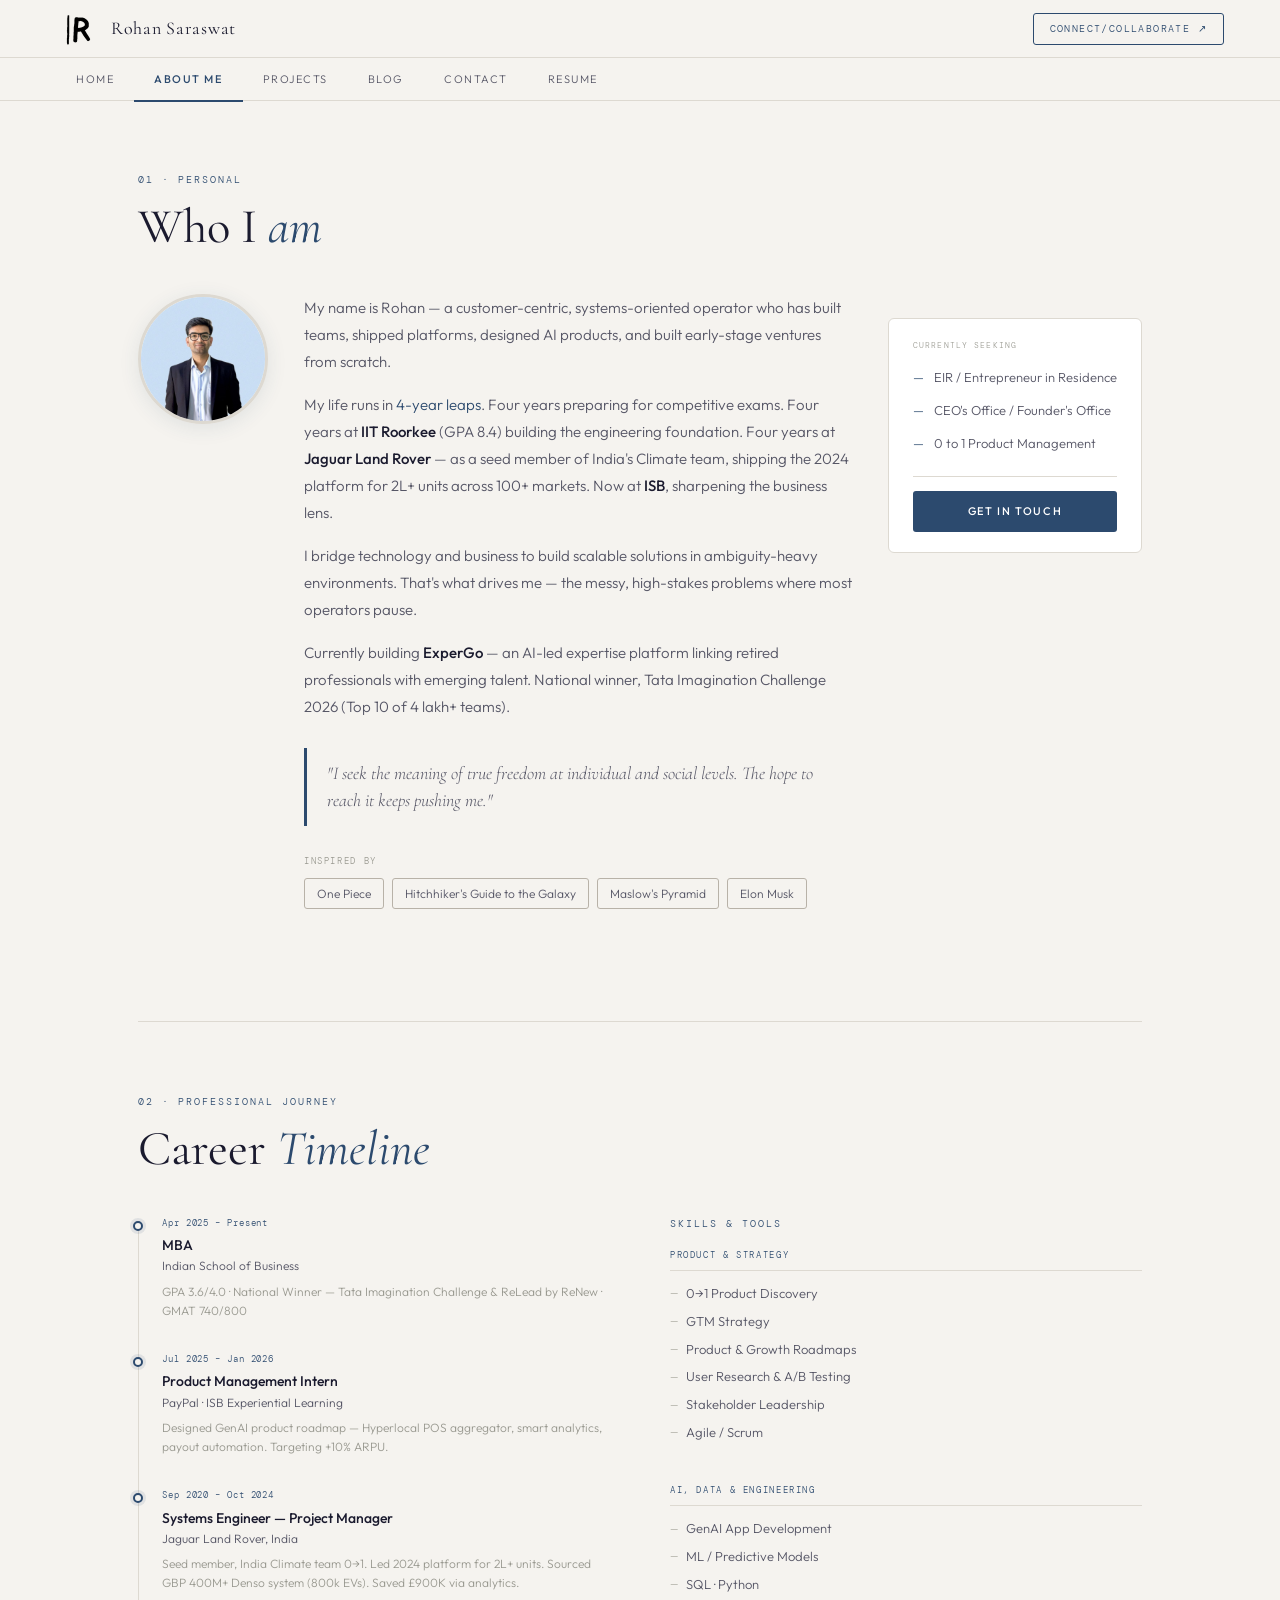
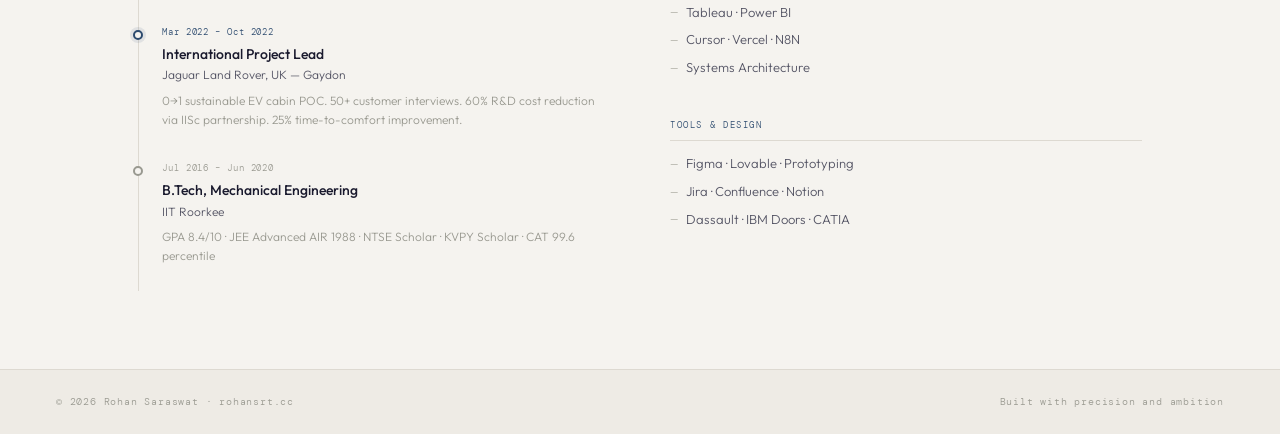
==== about.html @ 0a6c4b47 "All tabs separated" ====
<!DOCTYPE html>
<html lang="en">
<head>
<meta charset="UTF-8"/>
<meta name="viewport" content="width=device-width,initial-scale=1.0"/>
<title>Rohan Saraswat — About Me</title>
<link rel="icon" type="image/png" href="assets/images/nav-logo.png"/>
<link rel="preconnect" href="https://fonts.googleapis.com"/>
<link href="https://fonts.googleapis.com/css2?family=Cormorant+Garamond:ital,wght@0,300;0,400;0,600;1,300;1,400&family=DM+Mono:wght@300;400;500&family=Outfit:wght@300;400;500;600&display=swap" rel="stylesheet"/>
<link rel="stylesheet" href="css/styles.css"/>
</head>
<body>

<nav>
  <div class="nav-top">
    <a class="nav-logo" href="index.html">
      <img src="assets/images/nav-logo.png" alt="IR"/>
      <span class="nav-logo-text">Rohan Saraswat</span>
    </a>
    <a class="nav-cta" href="contact.html">Connect/Collaborate ↗</a>
  </div>
  <div class="nav-tabs">
    <a class="nav-tab" data-page="home" href="index.html">Home</a>
    <a class="nav-tab active" data-page="about" href="about.html">About Me</a>
    <a class="nav-tab" data-page="projects" href="projects.html">Projects</a>
    <a class="nav-tab" data-page="blog" href="blog.html">Blog</a>
    <a class="nav-tab" data-page="contact" href="contact.html">Contact</a>
    <a class="nav-tab" data-page="resume" href="resume.html">Resume</a>
  </div>
</nav>

<!-- ═══════════════ ABOUT ═══════════════ -->
<div class="page active" id="page-about">
  <div class="wrap">
    <div class="section">
      <p class="eyebrow">01 · Personal</p>
      <h2 class="section-title">Who I <em>am</em></h2>
      <div class="about-hero">
        <div class="about-photo-circle"><img src="assets/images/about-photo.jpg" alt="Rohan Saraswat"/></div>
        <div class="flex-1">
          <div class="about-body">
            <p>My name is Rohan — a customer-centric, systems-oriented operator who has built teams, shipped platforms, designed AI products, and built early-stage ventures from scratch.</p>
            <p>My life runs in <em>4-year leaps</em>. Four years preparing for competitive exams. Four years at <strong>IIT Roorkee</strong> (GPA 8.4) building the engineering foundation. Four years at <strong>Jaguar Land Rover</strong> — as a seed member of India's Climate team, shipping the 2024 platform for 2L+ units across 100+ markets. Now at <strong>ISB</strong>, sharpening the business lens.</p>
            <p>I bridge technology and business to build scalable solutions in ambiguity-heavy environments. That's what drives me — the messy, high-stakes problems where most operators pause.</p>
            <p>Currently building <strong>ExperGo</strong> — an AI-led expertise platform linking retired professionals with emerging talent. National winner, Tata Imagination Challenge 2026 (Top 10 of 4 lakh+ teams).</p>
          </div>
          <div class="about-quote">"I seek the meaning of true freedom at individual and social levels. The hope to reach it keeps pushing me."</div>
          <div class="mt-16">
            <div class="inspo-label">Inspired by</div>
            <div class="inspo-tags">
              <span class="inspo-tag">One Piece</span>
              <span class="inspo-tag">Hitchhiker's Guide to the Galaxy</span>
              <span class="inspo-tag">Maslow's Pyramid</span>
              <span class="inspo-tag">Elon Musk</span>
            </div>
          </div>
        </div>
        <div class="min-w-200">
          <div class="seeking-box">
            <div class="meta-label meta-label--spaced">Currently seeking</div>
            <div class="seeking-row"><span>—</span> EIR / Entrepreneur in Residence</div>
            <div class="seeking-row"><span>—</span> CEO's Office / Founder's Office</div>
            <div class="seeking-row"><span>—</span> 0 to 1 Product Management</div>
            <div class="section-divider">
              <a class="btn btn-navy btn-full" href="contact.html">Get in Touch</a>
            </div>
          </div>
        </div>
      </div>
    </div>

    <div class="section">
      <p class="eyebrow">02 · Professional Journey</p>
      <h2 class="section-title">Career <em>Timeline</em></h2>
      <div class="timeline-grid">
        <div class="tl-wrap">
          <div class="tl-item">
            <div class="tl-dot"></div>
            <div class="tl-date">Apr 2025 – Present</div>
            <div class="tl-role">MBA</div>
            <div class="tl-org">Indian School of Business</div>
            <div class="tl-impact">GPA 3.6/4.0 · National Winner — Tata Imagination Challenge &amp; ReLead by ReNew · GMAT 740/800</div>
          </div>
          <div class="tl-item">
            <div class="tl-dot"></div>
            <div class="tl-date">Jul 2025 – Jan 2026</div>
            <div class="tl-role">Product Management Intern</div>
            <div class="tl-org">PayPal · ISB Experiential Learning</div>
            <div class="tl-impact">Designed GenAI product roadmap — Hyperlocal POS aggregator, smart analytics, payout automation. Targeting +10% ARPU.</div>
          </div>
          <div class="tl-item">
            <div class="tl-dot"></div>
            <div class="tl-date">Sep 2020 – Oct 2024</div>
            <div class="tl-role">Systems Engineer — Project Manager</div>
            <div class="tl-org">Jaguar Land Rover, India</div>
            <div class="tl-impact">Seed member, India Climate team 0→1. Led 2024 platform for 2L+ units. Sourced GBP 400M+ Denso system (800k EVs). Saved £900K via analytics.</div>
          </div>
          <div class="tl-item">
            <div class="tl-dot"></div>
            <div class="tl-date">Mar 2022 – Oct 2022</div>
            <div class="tl-role">International Project Lead</div>
            <div class="tl-org">Jaguar Land Rover, UK — Gaydon</div>
            <div class="tl-impact">0→1 sustainable EV cabin POC. 50+ customer interviews. 60% R&D cost reduction via IISc partnership. 25% time-to-comfort improvement.</div>
          </div>
          <div class="tl-item">
            <div class="tl-dot dim"></div>
            <div class="tl-date dim">Jul 2016 – Jun 2020</div>
            <div class="tl-role">B.Tech, Mechanical Engineering</div>
            <div class="tl-org">IIT Roorkee</div>
            <div class="tl-impact">GPA 8.4/10 · JEE Advanced AIR 1988 · NTSE Scholar · KVPY Scholar · CAT 99.6 percentile</div>
          </div>
        </div>
        <div>
          <div class="eyebrow eyebrow--spaced">Skills &amp; Tools</div>
          <div class="skills-cols">
            <div>
              <div class="skill-cluster-name">Product &amp; Strategy</div>
              <div class="skill-list">
                <div class="skill-item">0→1 Product Discovery</div>
                <div class="skill-item">GTM Strategy</div>
                <div class="skill-item">Product &amp; Growth Roadmaps</div>
                <div class="skill-item">User Research &amp; A/B Testing</div>
                <div class="skill-item">Stakeholder Leadership</div>
                <div class="skill-item">Agile / Scrum</div>
              </div>
            </div>
            <div class="mt-20">
              <div class="skill-cluster-name">AI, Data &amp; Engineering</div>
              <div class="skill-list">
                <div class="skill-item">GenAI App Development</div>
                <div class="skill-item">ML / Predictive Models</div>
                <div class="skill-item">SQL · Python</div>
                <div class="skill-item">Tableau · Power BI</div>
                <div class="skill-item">Cursor · Vercel · N8N</div>
                <div class="skill-item">Systems Architecture</div>
              </div>
            </div>
            <div class="mt-20">
              <div class="skill-cluster-name">Tools &amp; Design</div>
              <div class="skill-list">
                <div class="skill-item">Figma · Lovable · Prototyping</div>
                <div class="skill-item">Jira · Confluence · Notion</div>
                <div class="skill-item">Dassault · IBM Doors · CATIA</div>
              </div>
            </div>
          </div>
        </div>
      </div>
    </div>
  </div>
</div>

<footer>
  <span class="footer-text">© 2026 Rohan Saraswat · rohansrt.cc</span>
  <span class="footer-text">Built with precision and ambition</span>
</footer>

<script src="js/app.js"></script>
</body>
</html>
---- css/styles.css ----
/* ── Reset ─────────────────────────────────────────────────────────────── */
*,*::before,*::after{box-sizing:border-box;margin:0;padding:0}
html{scroll-behavior:smooth}
:root{
  --bg:#f5f3ef;
  --surface:#ffffff;
  --surface2:#eeebe5;
  --border:#ddd9d1;
  --border2:#b8b2a8;
  --navy:#2c4a6e;
  --navy-light:#4a6fa5;
  --text:#1a1a2e;
  --muted:#555565;
  --dim:#999990;
  --green:#2d6a4f;
  --amber:#7a4800;
}
body{background:var(--bg);color:var(--text);font-family:'Outfit',sans-serif;font-weight:300;line-height:1.6;min-height:100vh}
a{color:inherit;text-decoration:none}

/* ── Nav ────────────────────────────────────────────────────────────────── */
nav{position:fixed;top:0;left:0;right:0;z-index:200;background:rgba(245,243,239,0.96);backdrop-filter:blur(12px);border-bottom:1px solid var(--border);display:flex;flex-direction:column}
.nav-top{display:flex;align-items:center;justify-content:space-between;padding:0 56px;height:58px;border-bottom:1px solid var(--border)}
.nav-logo{display:flex;align-items:center;gap:10px;cursor:pointer;text-decoration:none}
.nav-logo img{height:32px;width:auto;filter:brightness(0)}
.nav-logo-text{font-family:'Cormorant Garamond',serif;font-size:18px;font-weight:400;letter-spacing:.04em;color:var(--text)}
.nav-cta{font-family:'DM Mono',monospace;font-size:10px;letter-spacing:.14em;text-transform:uppercase;padding:7px 16px;border:1px solid var(--navy);color:var(--navy);border-radius:3px;cursor:pointer;background:none;transition:background .2s,color .2s}
.nav-cta:hover{background:var(--navy);color:#fff}
.nav-tabs{display:flex;align-items:stretch;padding:0 56px;height:42px;gap:0}
.nav-tab{display:flex;align-items:center;padding:0 20px;font-size:11px;letter-spacing:.14em;text-transform:uppercase;color:var(--muted);cursor:pointer;border:none;background:none;font-family:'Outfit',sans-serif;border-bottom:2px solid transparent;position:relative;top:2px;transition:color .2s,border-color .2s;white-space:nowrap}
.nav-tab:hover{color:var(--navy)}
.nav-tab.active{color:var(--navy);border-bottom-color:var(--navy);font-weight:500}

/* ── Pages ─────────────────────────────────────────────────────────────── */
.page{display:none;min-height:100vh;padding-top:100px}
.page.active{display:block}
.wrap{max-width:1100px;margin:0 auto;padding:0 48px}
.section{padding:72px 0}
.section+.section{border-top:1px solid var(--border)}

/* ── Typography ─────────────────────────────────────────────────────────── */
.eyebrow{font-family:'DM Mono',monospace;font-size:10px;letter-spacing:.2em;text-transform:uppercase;color:var(--navy);margin-bottom:12px}
.section-title{font-family:'Cormorant Garamond',serif;font-size:clamp(32px,3.8vw,50px);font-weight:400;line-height:1.1;margin-bottom:40px;color:var(--text)}
.section-title em{font-style:italic;color:var(--navy)}

/* ── Buttons ────────────────────────────────────────────────────────────── */
.btn{display:inline-flex;align-items:center;gap:8px;padding:12px 26px;font-family:'Outfit',sans-serif;font-size:11px;letter-spacing:.15em;text-transform:uppercase;cursor:pointer;border-radius:3px;font-weight:500;transition:all .2s}
.btn-navy{background:var(--navy);color:#fff;border:none}
.btn-navy:hover{opacity:.88;transform:translateY(-1px)}
.btn-outline{background:none;border:1px solid var(--border2);color:var(--muted)}
.btn-outline:hover{border-color:var(--navy);color:var(--navy)}

/* ── HOME: Hero ─────────────────────────────────────────────────────────── */
.hero{min-height:calc(100vh - 100px);display:grid;grid-template-columns:1fr 1fr;align-items:center}
.hero-left{padding:60px 40px 60px 0;display:flex;flex-direction:column;justify-content:center}
.hero-eyebrow{font-family:'DM Mono',monospace;font-size:10px;letter-spacing:.2em;color:var(--navy);margin-bottom:24px;text-transform:uppercase}
.hero-name{font-family:'Cormorant Garamond',serif;font-size:clamp(56px,7vw,92px);font-weight:400;line-height:.93;letter-spacing:-.02em;margin-bottom:24px;color:var(--text)}
.hero-name em{font-style:italic;color:var(--navy)}
.hero-tagline{font-size:15px;color:var(--muted);max-width:400px;line-height:1.75;margin-bottom:36px}
.hero-tagline strong{color:var(--text);font-weight:500}
.hero-ctas{display:flex;gap:12px}
.hero-right{position:relative;height:100%;min-height:500px;display:flex;align-items:center;justify-content:center;overflow:hidden}
.hero-right-bg{display:none}
.hero-photo{position:relative;z-index:2;height:78%;width:auto;max-width:320px;object-fit:cover;object-position:top center;border-radius:16px;box-shadow:0 8px 40px rgba(44,74,110,.15)}

/* ── HOME: Orgs ───────────────────────────────────────────────────────── */
.orgs-section{padding:44px 0;border-top:1px solid var(--border)}
.orgs-label{font-family:'DM Mono',monospace;font-size:9px;letter-spacing:.2em;text-transform:uppercase;color:var(--dim);margin-bottom:24px;text-align:center}
.orgs-row{display:flex;align-items:center;justify-content:center;flex-wrap:wrap}
.org-pill{display:flex;flex-direction:column;align-items:center;padding:18px 36px;border-right:1px solid var(--border);gap:4px}
.org-pill:last-child{border-right:none}
.org-name{font-family:'Cormorant Garamond',serif;font-size:18px;font-weight:500;color:var(--text)}
.org-detail{font-size:11px;color:var(--muted);letter-spacing:.04em}
.org-tenure{font-family:'DM Mono',monospace;font-size:9px;color:var(--navy);letter-spacing:.1em;font-weight:500}

/* ── HOME: Achievements ────────────────────────────────────────────────── */
.ach-grid{display:grid;grid-template-columns:repeat(auto-fill,minmax(260px,1fr));gap:16px}
.ach-card{background:var(--surface);padding:24px;border:1px solid var(--border);border-radius:8px;transition:box-shadow .2s}
.ach-card:hover{box-shadow:0 4px 20px rgba(44,74,110,.1)}
.ach-org{font-size:13px;font-weight:600;margin-bottom:10px}
.ach-title{font-size:14px;font-weight:500;color:var(--text);margin-bottom:6px}
.ach-sub{font-size:12px;color:var(--muted);line-height:1.55}
.ach-tag{display:inline-block;margin-top:10px;font-family:'DM Mono',monospace;font-size:9px;letter-spacing:.12em;padding:3px 8px;border:1px solid rgba(44,74,110,.2);color:var(--navy);border-radius:2px}
.tic-img{width:100%;border-radius:4px;margin-top:12px;border:1px solid var(--border)}

/* ── HOME: Pinned ──────────────────────────────────────────────────────── */
.pinned-grid{display:grid;grid-template-columns:repeat(3,1fr);gap:16px}
.pinned-card{background:var(--surface);padding:24px;border:1px solid var(--border);border-radius:8px;cursor:pointer;position:relative;overflow:hidden;transition:box-shadow .2s}
.pinned-card::after{content:'';position:absolute;bottom:0;left:0;right:0;height:2px;background:var(--navy);transform:scaleX(0);transform-origin:left;transition:transform .3s}
.pinned-card:hover{box-shadow:0 4px 20px rgba(44,74,110,.1)}
.pinned-card:hover::after{transform:scaleX(1)}
.pinned-stage{font-family:'DM Mono',monospace;font-size:9px;letter-spacing:.14em;text-transform:uppercase;padding:3px 8px;border-radius:2px;display:inline-block;margin-bottom:12px}
.stage-live{background:rgba(45,106,79,.08);color:var(--green);border:1px solid rgba(45,106,79,.2)}
.stage-shipped{background:rgba(44,74,110,.08);color:var(--navy);border:1px solid rgba(44,74,110,.2)}
.stage-mvp{background:rgba(122,72,0,.08);color:var(--amber);border:1px solid rgba(122,72,0,.2)}
.pinned-name{font-family:'Cormorant Garamond',serif;font-size:20px;font-weight:400;margin-bottom:6px;color:var(--text)}
.pinned-tagline{font-size:12px;color:var(--muted);line-height:1.5;margin-bottom:14px}
.pinned-arrow{font-size:11px;color:var(--navy);letter-spacing:.08em}

/* ── ABOUT ───────────────────────────────────────────────────────────────── */
.about-hero{display:flex;gap:36px;align-items:flex-start;margin-bottom:40px}
.about-photo-circle{width:130px;height:130px;border-radius:50%;overflow:hidden;border:3px solid var(--border);box-shadow:0 4px 20px rgba(44,74,110,.1);flex-shrink:0}
.about-photo-circle img{width:100%;height:100%;object-fit:cover;object-position:top center}
.about-body{font-size:15px;color:var(--muted);line-height:1.8}
.about-body p+p{margin-top:16px}
.about-body strong{color:var(--text);font-weight:500}
.about-body em{color:var(--navy);font-style:normal}
.about-quote{border-left:3px solid var(--navy);padding:12px 20px;font-family:'Cormorant Garamond',serif;font-size:18px;font-weight:300;color:var(--muted);font-style:italic;line-height:1.5;margin:28px 0}
.inspo-label{font-family:'DM Mono',monospace;font-size:9px;letter-spacing:.18em;text-transform:uppercase;color:var(--dim);margin-bottom:10px}
.inspo-tags{display:flex;flex-wrap:wrap;gap:8px}
.inspo-tag{padding:5px 12px;border:1px solid var(--border2);font-size:12px;color:var(--muted);border-radius:3px}
.seeking-box{border:1px solid var(--border);border-radius:6px;padding:20px 24px;margin-top:24px;background:var(--surface)}
.seeking-row{display:flex;align-items:center;gap:10px;font-size:13px;color:var(--muted);padding:6px 0}
.seeking-row span:first-child{color:var(--navy)}

/* ── ABOUT: Timeline ─────────────────────────────────────────────────────── */
.timeline-grid{display:grid;grid-template-columns:1fr 1fr;gap:60px}
.tl-wrap{position:relative;padding-left:24px}
.tl-wrap::before{content:'';position:absolute;left:0;top:6px;bottom:6px;width:1px;background:var(--border)}
.tl-item{position:relative;margin-bottom:32px}
.tl-dot{position:absolute;left:-29px;top:5px;width:10px;height:10px;border-radius:50%;background:var(--bg);border:2px solid var(--navy);box-shadow:0 0 0 3px rgba(44,74,110,.1)}
.tl-dot.dim{border-color:var(--dim);box-shadow:none}
.tl-date{font-family:'DM Mono',monospace;font-size:9px;color:var(--navy);letter-spacing:.1em;margin-bottom:4px}
.tl-date.dim{color:var(--dim)}
.tl-role{font-size:14px;font-weight:500;color:var(--text)}
.tl-org{font-size:12px;color:var(--muted);margin-bottom:6px}
.tl-impact{font-size:12px;color:var(--dim);line-height:1.6}
.skill-cluster-name{font-family:'DM Mono',monospace;font-size:9px;letter-spacing:.18em;text-transform:uppercase;color:var(--navy);margin-bottom:12px;padding-bottom:8px;border-bottom:1px solid var(--border)}
.skill-list{display:flex;flex-direction:column;gap:7px}
.skill-item{font-size:13px;color:var(--muted);display:flex;gap:8px;align-items:center}
.skill-item::before{content:'—';color:var(--dim);font-size:10px;flex-shrink:0}
.skills-cols{display:grid;grid-template-columns:1fr;gap:20px}

/* ── PROJECTS ────────────────────────────────────────────────────────────── */
.proj-section-header{display:flex;align-items:baseline;gap:16px;margin-bottom:20px}
.proj-section-label{font-family:'Cormorant Garamond',serif;font-size:24px;font-weight:400;color:var(--text)}
.proj-count{font-family:'DM Mono',monospace;font-size:9px;color:var(--dim);letter-spacing:.08em}
.proj-grid{display:grid;grid-template-columns:repeat(2,1fr);gap:16px}

/* ── Two-column project layout ─────────────────────────────────────────── */
.proj-columns{display:grid;grid-template-columns:1fr 1fr;gap:32px;align-items:start}
.proj-col{}
.proj-col-header{margin-bottom:20px;padding-bottom:14px;border-bottom:2px solid var(--navy)}
.proj-col-title{font-family:'Cormorant Garamond',serif;font-size:22px;font-weight:500;color:var(--text)}
.proj-col-sub{font-family:'DM Mono',monospace;font-size:9px;letter-spacing:.12em;color:var(--dim);margin-top:3px;text-transform:uppercase}
.sticky-board{display:flex;flex-direction:column;gap:14px}

/* ── Sticky card ────────────────────────────────────────────────────────── */
.sticky-card{background:#fff;border:1px solid #e0dbd4;border-radius:4px;padding:18px 20px;position:relative;transition:box-shadow .25s,transform .25s;cursor:default}
.sticky-card::before{content:'';position:absolute;top:0;left:0;right:0;height:3px;border-radius:4px 4px 0 0;background:var(--navy);opacity:.3}
.sticky-card:hover{box-shadow:0 6px 24px rgba(44,74,110,.13);transform:translateY(-2px) rotate(0deg) !important}
.sticky-yellow{background:#fefce8}
.sticky-yellow::before{background:#7a4800}
.sticky-tilt-1{transform:rotate(-0.4deg)}
.sticky-tilt-2{transform:rotate(0.3deg)}
.sticky-tilt-3{transform:rotate(-0.2deg)}
.sticky-top{display:flex;align-items:center;justify-content:space-between;margin-bottom:8px}
.sticky-name{font-family:'Cormorant Garamond',serif;font-size:20px;font-weight:500;color:var(--text);line-height:1.2;margin-bottom:5px}
.sticky-line{font-size:12px;color:var(--muted);line-height:1.55}
.sticky-expand-btn{margin-top:12px;font-family:'DM Mono',monospace;font-size:9px;letter-spacing:.14em;text-transform:uppercase;background:none;border:1px solid var(--border2);color:var(--navy);padding:4px 10px;border-radius:2px;cursor:pointer;transition:background .15s,color .15s}
.sticky-expand-btn:hover{background:var(--navy);color:#fff}
.sticky-expand-btn.open{background:var(--navy);color:#fff}
.sticky-details{display:none;margin-top:12px;padding-top:12px;border-top:1px solid var(--border)}
.sticky-details.open{display:block}
.sticky-meta{margin-bottom:8px}
.sticky-meta .meta-label{display:block;margin-bottom:2px}

@media(max-width:900px){.proj-columns{grid-template-columns:1fr}}

.proj-card{background:var(--surface);padding:20px 24px;border:1px solid var(--border);border-radius:8px;transition:box-shadow .2s}
.proj-card:hover{box-shadow:0 4px 20px rgba(44,74,110,.1)}
.proj-card-header{display:flex;align-items:center;justify-content:space-between;gap:8px;cursor:pointer;user-select:none;margin-bottom:6px}
.proj-card-header-left{display:flex;align-items:center;gap:8px}
.proj-card-header-right{display:flex;align-items:center;gap:8px;flex-shrink:0}
.proj-role{font-family:'DM Mono',monospace;font-size:9px;color:var(--dim);letter-spacing:.08em}
.proj-name{font-family:'Cormorant Garamond',serif;font-size:21px;font-weight:400;color:var(--text);line-height:1.2;margin-bottom:4px}
.proj-tagline{font-size:12px;color:var(--muted);line-height:1.5;margin-bottom:10px}
.proj-tags{display:flex;flex-wrap:wrap;gap:5px}
.proj-tag{font-size:10px;padding:2px 7px;background:var(--surface2);color:var(--muted);border-radius:2px}
.proj-expand-btn{width:28px;height:28px;border-radius:50%;border:1px solid var(--border2);background:none;cursor:pointer;display:flex;align-items:center;justify-content:center;font-size:16px;color:var(--navy);flex-shrink:0;transition:background .2s,transform .3s;line-height:1;font-weight:300}
.proj-expand-btn:hover{background:var(--surface2)}
.proj-expand-btn.open{transform:rotate(45deg)}
.proj-details{display:none;margin-top:16px;padding-top:16px;border-top:1px solid var(--border)}
.proj-details.open{display:block}
.proj-meta-grid{display:grid;grid-template-columns:1fr 1fr;gap:12px;margin-bottom:14px}
.meta-label{font-family:'DM Mono',monospace;font-size:8px;letter-spacing:.14em;text-transform:uppercase;color:var(--dim);margin-bottom:3px}
.meta-val{font-size:12px;color:var(--muted);line-height:1.45}
.meta-val strong{color:var(--text);font-weight:500}
.proj-footer{display:flex;justify-content:space-between;align-items:center;margin-top:12px}
.proj-link{font-family:'DM Mono',monospace;font-size:10px;letter-spacing:.1em;color:var(--navy);display:flex;align-items:center;gap:5px;transition:gap .2s;cursor:pointer}
.proj-link:hover{gap:9px}
.proj-link-na{font-family:'DM Mono',monospace;font-size:10px;color:var(--dim);letter-spacing:.06em}
.proj-sep{margin-top:48px;padding-top:40px;border-top:1px solid var(--border)}
.proj-divider{height:1px;background:var(--border);margin:14px 0}

/* ── BLOG ────────────────────────────────────────────────────────────────── */
.blog-grid{display:grid;grid-template-columns:repeat(auto-fill,minmax(300px,1fr));gap:16px}
.blog-card{background:var(--surface);padding:24px;border:1px solid var(--border);border-radius:8px;cursor:pointer;transition:box-shadow .2s}
.blog-card:hover{box-shadow:0 4px 20px rgba(44,74,110,.1)}
.blog-meta{display:flex;align-items:center;gap:10px;margin-bottom:12px}
.blog-tag{font-family:'DM Mono',monospace;font-size:9px;letter-spacing:.12em;text-transform:uppercase;padding:3px 7px;border-radius:2px}
.blog-tag-venture{background:rgba(44,74,110,.08);color:var(--navy);border:1px solid rgba(44,74,110,.2)}
.blog-tag-career{background:rgba(45,106,79,.08);color:var(--green);border:1px solid rgba(45,106,79,.2)}
.blog-tag-product{background:rgba(122,72,0,.08);color:var(--amber);border:1px solid rgba(122,72,0,.2)}
.blog-date{font-size:11px;color:var(--dim)}
.blog-title{font-family:'Cormorant Garamond',serif;font-size:20px;font-weight:400;line-height:1.25;margin-bottom:8px;color:var(--text)}
.blog-excerpt{font-size:12px;color:var(--muted);line-height:1.6;margin-bottom:14px}
.blog-footer{display:flex;justify-content:space-between;align-items:center}
.blog-read{font-family:'DM Mono',monospace;font-size:9px;color:var(--dim);letter-spacing:.08em}
.blog-status{font-family:'DM Mono',monospace;font-size:9px;letter-spacing:.1em;padding:3px 7px;border-radius:2px;background:rgba(82,82,91,.1);color:var(--dim)}

/* ── CONTACT ────────────────────────────────────────────────────────────────── */
.contact-grid{display:grid;grid-template-columns:1fr 1fr;gap:64px;align-items:start}
.contact-body{font-size:15px;color:var(--muted);line-height:1.8;margin-bottom:32px}
.contact-body strong{color:var(--text);font-weight:500}
.contact-links{display:flex;flex-direction:column;gap:12px}
.contact-link{display:flex;align-items:center;gap:12px;font-size:13px;color:var(--muted);transition:color .2s}
.contact-link:hover{color:var(--navy)}
.contact-icon{width:34px;height:34px;border:1px solid var(--border);display:flex;align-items:center;justify-content:center;font-size:13px;border-radius:3px;flex-shrink:0}
.contact-form{background:var(--surface);border:1px solid var(--border);padding:28px;border-radius:8px;box-shadow:0 2px 20px rgba(44,74,110,.06)}
.form-title{font-family:'Cormorant Garamond',serif;font-size:20px;font-weight:400;margin-bottom:20px;color:var(--text)}
.form-group{margin-bottom:14px}
.form-label{display:block;font-family:'DM Mono',monospace;font-size:9px;letter-spacing:.16em;text-transform:uppercase;color:var(--dim);margin-bottom:6px}
.form-input{width:100%;background:#faf9f7;border:1px solid var(--border);color:var(--text);padding:10px 13px;font-family:'Outfit',sans-serif;font-size:13px;outline:none;border-radius:3px;transition:border-color .2s}
.form-input:focus{border-color:var(--navy);box-shadow:0 0 0 3px rgba(44,74,110,.1)}
textarea.form-input{resize:vertical;min-height:100px}
.form-submit{width:100%;padding:13px;background:var(--navy);color:#fff;border:none;font-family:'Outfit',sans-serif;font-size:11px;letter-spacing:.16em;text-transform:uppercase;cursor:pointer;font-weight:500;border-radius:3px;margin-top:6px;transition:opacity .2s}
.form-submit:hover{opacity:.88}

/* ── RESUME ──────────────────────────────────────────────────────────────── */
.resume-toolbar{display:flex;align-items:center;justify-content:space-between;margin-bottom:24px;padding-bottom:24px;border-bottom:1px solid var(--border)}
.resume-meta-title{font-family:'Cormorant Garamond',serif;font-size:22px;font-weight:400;color:var(--text)}
.resume-meta-sub{font-size:12px;color:var(--muted);margin-top:3px}
.resume-embed{display:none}
.resume-placeholder{text-align:center}
.resume-placeholder-icon{font-size:36px;margin-bottom:14px;opacity:.35}
.resume-placeholder-text{font-size:13px;color:var(--muted);margin-bottom:6px}
.resume-placeholder-sub{font-size:11px;color:var(--dim)}

/* ── Footer ──────────────────────────────────────────────────────────────── */
footer{padding:24px 56px;border-top:1px solid var(--border);background:var(--surface2);display:flex;justify-content:space-between;align-items:center}
.footer-text{font-family:'DM Mono',monospace;font-size:10px;color:var(--dim);letter-spacing:.08em}

/* ── Animations ────────────────────────────────────────────────────────────── */
@keyframes fadeUp{from{opacity:0;transform:translateY(16px)}to{opacity:1;transform:translateY(0)}}
.hero-left>*{animation:fadeUp .7s both}
.hero-eyebrow{animation-delay:.1s}
.hero-name{animation-delay:.25s}
.hero-tagline{animation-delay:.4s}
.hero-ctas{animation-delay:.55s}

/* ── Responsive ───────────────────────────────────────────────────────────────── */
@media(max-width:900px){
  .nav-top{padding:0 20px}
  .nav-tabs{padding:0 4px;overflow-x:auto;scrollbar-width:none}
  .nav-tabs::-webkit-scrollbar{display:none}
  .nav-tab{padding:0 12px;font-size:10px}
  .wrap{padding:0 20px}
  .hero{grid-template-columns:1fr}
  .hero-right{display:none}
  .hero-left{padding:40px 0}
  .contact-grid,.timeline-grid{grid-template-columns:1fr;gap:40px}
  .pinned-grid{grid-template-columns:1fr}
  footer{flex-direction:column;gap:6px;text-align:center;padding:20px}
}

/* ── Inline-style helper classes ───────────────────────────────────────────────────── */
.ach-org--navy{color:var(--navy)}
.ach-org--green{color:var(--green)}
.ach-org--amber{color:var(--amber)}
.text-right{text-align:right}
.mt-20{margin-top:20px}
.mt-16{margin-top:16px}
.mt-10{margin-top:10px}
.flex-1{flex:1}
.min-w-200{min-width:200px}
.meta-label--spaced{margin-bottom:10px}
.section-divider{margin-top:16px;padding-top:14px;border-top:1px solid var(--border)}
.btn-full{width:100%;justify-content:center}
.eyebrow--spaced{margin-bottom:16px}
.proj-tags--spaced{margin-top:8px}
#pdf-container{width:100%;background:var(--surface2);border:1px solid var(--border);border-radius:8px;padding:16px;box-shadow:0 2px 20px rgba(44,74,110,.05)}
#pdf-loading{text-align:center;padding:60px;color:var(--dim);font-family:'DM Mono',monospace;font-size:11px;letter-spacing:.1em}
#pdf-canvas-1{display:none;width:100%;border-radius:4px;margin-bottom:12px;box-shadow:0 1px 8px rgba(0,0,0,.08)}
#pdf-canvas-2{display:none;width:100%;border-radius:4px;box-shadow:0 1px 8px rgba(0,0,0,.08)}
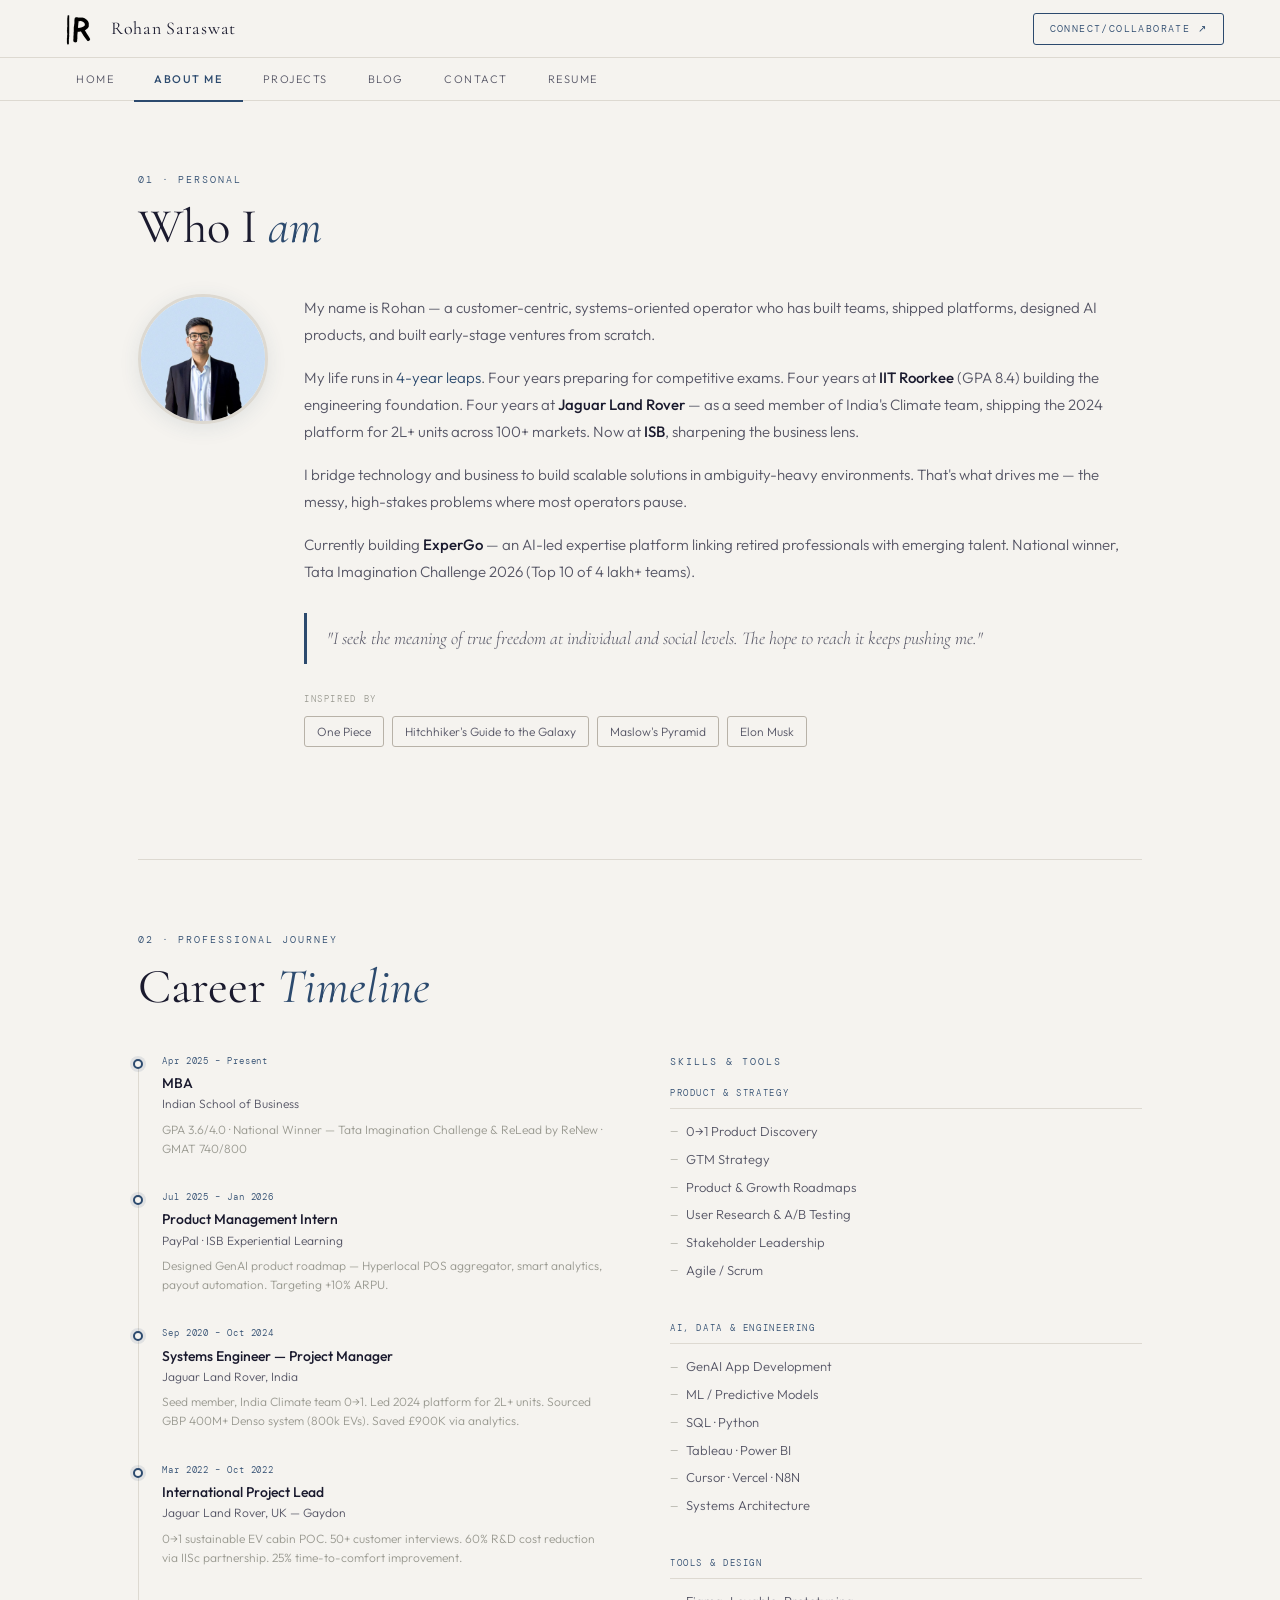
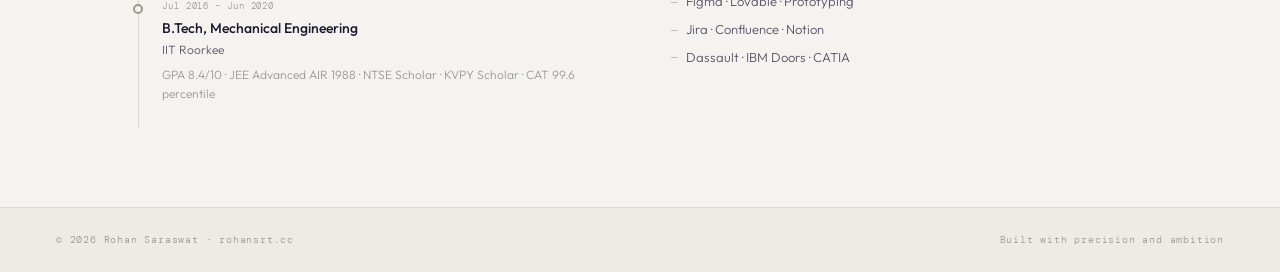
==== commit cc097c60: "expergo project completed" ====
--- a/about.html
+++ b/about.html
@@ -52,17 +52,6 @@
               <span class="inspo-tag">Hitchhiker's Guide to the Galaxy</span>
               <span class="inspo-tag">Maslow's Pyramid</span>
               <span class="inspo-tag">Elon Musk</span>
-            </div>
-          </div>
-        </div>
-        <div class="min-w-200">
-          <div class="seeking-box">
-            <div class="meta-label meta-label--spaced">Currently seeking</div>
-            <div class="seeking-row"><span>—</span> EIR / Entrepreneur in Residence</div>
-            <div class="seeking-row"><span>—</span> CEO's Office / Founder's Office</div>
-            <div class="seeking-row"><span>—</span> 0 to 1 Product Management</div>
-            <div class="section-divider">
-              <a class="btn btn-navy btn-full" href="contact.html">Get in Touch</a>
             </div>
           </div>
         </div>
--- a/css/styles.css
+++ b/css/styles.css
@@ -190,8 +190,624 @@
 .proj-link{font-family:'DM Mono',monospace;font-size:10px;letter-spacing:.1em;color:var(--navy);display:flex;align-items:center;gap:5px;transition:gap .2s;cursor:pointer}
 .proj-link:hover{gap:9px}
 .proj-link-na{font-family:'DM Mono',monospace;font-size:10px;color:var(--dim);letter-spacing:.06em}
+.proj-showcase{width:100%;max-width:960px;margin:0 auto}
 .proj-sep{margin-top:48px;padding-top:40px;border-top:1px solid var(--border)}
 .proj-divider{height:1px;background:var(--border);margin:14px 0}
+
+/* ── Projects row ────────────────────────────────────────────────────────── */
+#page-projects .wrap{max-width:1100px}
+
+.proj-cards-row{
+  display:grid;
+  grid-template-columns:repeat(3,1fr);
+  gap:16px;
+  margin-top:40px;
+}
+
+/* ── ExperGo Card ────────────────────────────────────────────────────────── */
+.eg-card{
+  background:#FBFAF8;
+  border:2px solid #0F2454;
+  border-radius:20px;
+  padding:22px 22px 0 22px;
+  box-sizing:border-box;
+  display:flex;
+  flex-direction:column;
+  aspect-ratio:4/3;
+  overflow:hidden;
+  min-width:0;
+}
+
+.eg-card--placeholder{
+  border:2px dashed #b0bbcc;
+  background:#f7f8fa;
+  display:flex;
+  align-items:center;
+  justify-content:center;
+  aspect-ratio:4/3;
+  border-radius:20px;
+}
+.eg-placeholder-inner{opacity:0.35}
+.eg-placeholder-label{
+  font-family:'DM Mono',monospace;
+  font-size:10px;
+  letter-spacing:3px;
+  color:#0F2454;
+  text-transform:uppercase;
+}
+
+/* Row 1: title left, VIEW MVP right — same baseline */
+.eg-row1{
+  display:flex;
+  align-items:flex-start;
+  justify-content:space-between;
+  gap:10px;
+  flex-shrink:0;
+  min-width:0;
+}
+.eg-title{
+  font-family:'Cormorant Garamond',serif;
+  font-size:clamp(28px,3vw,48px);
+  font-weight:400;
+  color:#0F2454;
+  line-height:0.95;
+  letter-spacing:-0.01em;
+  min-width:0;
+}
+.eg-mvp-btn{
+  display:inline-flex;
+  align-items:center;
+  gap:6px;
+  padding:0 14px;
+  height:34px;
+  white-space:nowrap;
+  flex-shrink:0;
+  border:2px solid #173F7A;
+  border-radius:8px;
+  font-family:'DM Mono',monospace;
+  font-size:10px;
+  font-weight:500;
+  color:#0F2454;
+  text-decoration:none;
+  letter-spacing:0.08em;
+  transition:background .2s,color .2s;
+  margin-top:4px;
+}
+.eg-mvp-btn:hover{background:#0F2454;color:#FBFAF8}
+.eg-mvp-arrow{font-size:12px}
+
+/* Short navy divider under title */
+.eg-divider{
+  width:32px;
+  height:3px;
+  background:#173F7A;
+  margin:10px 0 0 0;
+  flex-shrink:0;
+}
+
+/* Middle row: tagline+category left, hero right */
+.eg-row3{
+  display:flex;
+  align-items:center;
+  gap:8px;
+  flex:1;
+  min-height:0;
+  min-width:0;
+  margin-top:12px;
+}
+.eg-left{
+  flex:1 1 45%;
+  min-width:0;
+  display:flex;
+  flex-direction:column;
+  justify-content:center;
+  gap:8px;
+}
+.eg-tagline{
+  font-family:'DM Mono',monospace;
+  font-size:clamp(8.5px,0.78vw,11px);
+  line-height:1.85;
+  color:#0F2454;
+}
+.eg-category{
+  font-family:'DM Mono',monospace;
+  font-size:clamp(7px,0.62vw,9px);
+  font-weight:700;
+  letter-spacing:2px;
+  color:#173F7A;
+  text-transform:uppercase;
+}
+.eg-right{
+  flex:1 1 52%;
+  min-width:0;
+  display:flex;
+  align-items:center;
+  justify-content:center;
+  min-height:0;
+  overflow:hidden;
+}
+.eg-hero-img{
+  width:100%;
+  height:auto;
+  object-fit:contain;
+  display:block;
+}
+
+/* Rule above strip */
+.eg-hr{
+  border:none;
+  border-top:1px solid #E0E0E0;
+  margin:14px 0 0;
+  flex-shrink:0;
+}
+
+/* Bottom strip: 4 equal blocks with pipe separators */
+.eg-strips{
+  display:flex;
+  align-items:stretch;
+  height:56px;
+  flex-shrink:0;
+  overflow:hidden;
+  padding:0;
+}
+.eg-strip-item{
+  display:flex;
+  flex-direction:column;
+  align-items:center;
+  justify-content:center;
+  gap:5px;
+  flex:1 1 0;
+  padding:0 4px;
+  min-width:0;
+}
+.eg-strip-sep{
+  width:1px;
+  background:#E0E0E0;
+  flex-shrink:0;
+  align-self:stretch;
+  margin:12px 0;
+}
+.eg-strip-icon{
+  width:16px;
+  height:16px;
+  flex-shrink:0;
+}
+.eg-strip-label{
+  font-family:'DM Mono',monospace;
+  font-size:7px;
+  font-weight:500;
+  letter-spacing:0.9px;
+  color:#0F2454;
+  text-transform:uppercase;
+  white-space:nowrap;
+}
+
+/* DETAILS — rounded rectangle button centered in its equal block */
+.eg-strip-details{
+  cursor:pointer;
+  flex:1 1 0;
+  flex-direction:row;
+  gap:2px;
+  background:#0F2454;
+  border:1.5px solid #0F2454;
+  border-radius:20px;
+  padding:0 10px;
+  margin:10px 6px;
+  height:auto;
+  align-self:stretch;
+  transition:background .2s, color .2s;
+}
+.eg-strip-details .eg-strip-label{
+  color:#FBFAF8;
+  font-size:9px;
+  font-weight:900;
+  letter-spacing:2px;
+}
+.eg-strip-plus{
+  font-family:'DM Mono',monospace;
+  font-size:18px;
+  font-weight:300;
+  color:#FBFAF8;
+  line-height:1;
+  flex-shrink:0;
+  margin-left:8px;
+  transition:color .2s;
+}
+.eg-strip-details:hover{background:#0F2454;}
+.eg-strip-details:hover .eg-strip-label{color:#FBFAF8;}
+.eg-strip-details:hover .eg-strip-plus{color:#FBFAF8;}
+.eg-strip-details:hover .eg-strip-icon-details{stroke:#FBFAF8;}
+
+/* ── ExperGo Modal ───────────────────────────────────────────────────────── */
+.egm-overlay {
+  display: none;
+  position: fixed;
+  inset: 0;
+  z-index: 1000;
+  background: rgba(15,36,84,0.38);
+  align-items: center;
+  justify-content: center;
+  padding: 20px;
+  backdrop-filter: blur(3px);
+}
+.egm-overlay.open {
+  display: flex;
+  animation: egm-fade-in .2s ease;
+}
+@keyframes egm-fade-in {
+  from { opacity: 0; }
+  to   { opacity: 1; }
+}
+.egm-modal {
+  background: #FFFFFF;
+  border-radius: 20px;
+  width: 100%;
+  max-width: 1140px;
+  max-height: 90vh;
+  overflow-y: auto;
+  position: relative;
+  padding: 20px 40px 40px;
+  scrollbar-width: thin;
+  scrollbar-color: rgba(15,36,84,.18) transparent;
+  animation: egm-slide-in .25s cubic-bezier(.22,.68,0,1.2);
+}
+.egm-modal::-webkit-scrollbar { width: 4px; }
+.egm-modal::-webkit-scrollbar-thumb { background: rgba(15,36,84,.18); border-radius: 2px; }
+@keyframes egm-slide-in {
+  from { opacity: 0; transform: translateY(18px) scale(0.98); }
+  to   { opacity: 1; transform: none; }
+}
+
+/* Close button */
+.egm-close-btn {
+  position: absolute;
+  top: 26px;
+  right: 32px;
+  background: none;
+  border: none;
+  font-size: 18px;
+  cursor: pointer;
+  color: #0F2454;
+  font-family: 'DM Mono', monospace;
+  line-height: 1;
+  padding: 6px;
+  opacity: 0.55;
+  transition: opacity .2s;
+  z-index: 2;
+}
+.egm-close-btn:hover { opacity: 1; }
+
+/* ── Header ── */
+.egm-header {
+  display: flex;
+  align-items: flex-start;
+  gap: 40px;
+  margin-bottom: 18px;
+}
+.egm-header-left {
+  flex: 1;
+  min-width: 0;
+}
+.egm-header-right {
+  flex-shrink: 0;
+  display: flex;
+  flex-direction: column;
+  align-items: flex-end;
+  gap: 14px;
+  padding-right: 48px; /* clear of close button */
+}
+
+/* Back button */
+.egm-back-btn {
+  display: inline-flex;
+  align-items: center;
+  gap: 6px;
+  font-family: 'DM Mono', monospace;
+  font-size: 10px;
+  letter-spacing: 0.08em;
+  color: #0F2454;
+  background: #f5f3ef;
+  border: 1px solid #ddd9d1;
+  border-radius: 20px;
+  padding: 6px 14px;
+  cursor: pointer;
+  margin-bottom: 18px;
+  transition: background .18s, border-color .18s;
+}
+.egm-back-btn:hover { background: #ede9e2; border-color: #b8b2a8; }
+
+/* Title */
+.egm-title {
+  font-family: 'Cormorant Garamond', serif;
+  font-size: clamp(44px, 5.5vw, 72px);
+  font-weight: 400;
+  color: #0F2454;
+  line-height: 0.95;
+  letter-spacing: -0.02em;
+  margin-bottom: 13px;
+}
+
+/* Accent underline */
+.egm-underline {
+  width: 32px;
+  height: 3px;
+  background: #173F7A;
+  margin-bottom: 18px;
+}
+
+/* Tagline */
+.egm-tagline {
+  font-family: 'DM Mono', monospace;
+  font-size: 13px;
+  line-height: 1.75;
+  color: #0F2454;
+  margin-bottom: 10px;
+}
+
+/* Category */
+.egm-category {
+  font-family: 'DM Mono', monospace;
+  font-size: 10.5px;
+  font-weight: 700;
+  letter-spacing: 2.5px;
+  color: #173F7A;
+  text-transform: uppercase;
+  margin-bottom: 18px;
+}
+
+/* Tag pills */
+.egm-tags {
+  display: flex;
+  align-items: center;
+  flex-wrap: wrap;
+  gap: 0;
+}
+.egm-tag {
+  display: inline-flex;
+  align-items: center;
+  gap: 7px;
+  font-family: 'DM Mono', monospace;
+  font-size: 11px;
+  font-weight: 400;
+  letter-spacing: 0.05em;
+  color: #0F2454;
+  padding: 0 18px;
+  border-right: 1px solid #E0DDD8;
+}
+.egm-tag:first-child { padding-left: 0; }
+.egm-tag:last-child  { border-right: none; }
+.egm-tag-icon { width: 16px; height: 16px; flex-shrink: 0; }
+
+/* Header MVP button */
+.egm-mvp-btn-header {
+  display: inline-flex;
+  align-items: center;
+  gap: 7px;
+  padding: 10px 22px;
+  border: 2px solid #173F7A;
+  border-radius: 8px;
+  font-family: 'DM Mono', monospace;
+  font-size: 11px;
+  font-weight: 500;
+  letter-spacing: 0.1em;
+  color: #0F2454;
+  text-decoration: none;
+  transition: background .2s, color .2s;
+  white-space: nowrap;
+}
+.egm-mvp-btn-header:hover { background: #0F2454; color: #FBFAF8; }
+
+/* Hero image */
+.egm-hero-img {
+  width: 320px;
+  max-width: 100%;
+  height: auto;
+  object-fit: contain;
+  display: block;
+}
+
+/* ── Section rows ── */
+.egm-row {
+  border: 1px solid #E8E6E1;
+  border-radius: 10px;
+  margin-bottom: 10px;
+  overflow: hidden;
+}
+
+/* Row 1 & Row 3: 4-column grid */
+.egm-row1, .egm-row3 {
+  display: grid;
+  grid-template-columns: repeat(4, 1fr);
+}
+
+/* Columns */
+.egm-col {
+  padding: 20px 20px 24px;
+  border-right: 1px solid #E8E6E1;
+}
+.egm-col--no-border { border-right: none; }
+
+/* Column header */
+.egm-col-hdr {
+  display: flex;
+  align-items: center;
+  gap: 8px;
+  margin-bottom: 14px;
+}
+.egm-col-icon { width: 22px; height: 22px; flex-shrink: 0; }
+.egm-col-title {
+  font-family: 'DM Mono', monospace;
+  font-size: 11px;
+  font-weight: 700;
+  letter-spacing: 2px;
+  text-transform: uppercase;
+  color: #0F2454;
+}
+
+/* Body text */
+.egm-body-text {
+  font-family: 'Outfit', sans-serif;
+  font-size: 13.5px;
+  font-weight: 300;
+  color: #0F2454;
+  line-height: 1.72;
+}
+
+/* User/value groups */
+.egm-group { margin-bottom: 14px; }
+.egm-group:last-child { margin-bottom: 0; }
+.egm-group-title {
+  font-family: 'Outfit', sans-serif;
+  font-size: 13.5px;
+  font-weight: 600;
+  color: #0F2454;
+  margin-bottom: 5px;
+}
+
+/* Lists */
+.egm-list {
+  list-style: none;
+  padding: 0;
+  margin: 0;
+  display: flex;
+  flex-direction: column;
+  gap: 4px;
+}
+.egm-list li {
+  font-family: 'Outfit', sans-serif;
+  font-size: 12px;
+  font-weight: 300;
+  color: #3a4a6a;
+  padding-left: 16px;
+  position: relative;
+  line-height: 1.6;
+}
+.egm-list li::before {
+  content: '·';
+  position: absolute;
+  left: 0px;
+  color: #173F7A;
+  font-size: 39px;
+  line-height: 1;
+  top: 50%;
+  transform: translateY(-50%);
+}
+
+/* How It Works flow */
+.egm-flow {
+  display: flex;
+  flex-direction: column;
+  gap: 2px;
+}
+.egm-flow-step {
+  display: flex;
+  align-items: center;
+  gap: 10px;
+}
+.egm-flow-icon { width: 20px; height: 20px; flex-shrink: 0; }
+.egm-flow-label {
+  font-family: 'Outfit', sans-serif;
+  font-size: 13.5px;
+  font-weight: 400;
+  color: #0F2454;
+}
+.egm-flow-arrow {
+  font-family: 'DM Mono', monospace;
+  font-size: 12px;
+  color: #8a9ab8;
+  padding-left: 4px;
+  line-height: 1.2;
+}
+
+/* ── Row 2: MVP Features ── */
+.egm-row2-inner {
+  padding: 18px 20px;
+  display: flex;
+  align-items: center;
+  gap: 24px;
+  flex-wrap: wrap;
+}
+.egm-pills {
+  display: flex;
+  flex-wrap: wrap;
+  gap: 8px;
+}
+.egm-pill {
+  font-family: 'DM Mono', monospace;
+  font-size: 11px;
+  font-weight: 400;
+  letter-spacing: 0.04em;
+  color: #0F2454;
+  border: 1px solid #C8C4BC;
+  border-radius: 20px;
+  padding: 6px 16px;
+  background: #FAFAF8;
+  white-space: nowrap;
+}
+
+/* Market Opportunity chart */
+.egm-chart-wrap {
+  margin-top: 12px;
+  display: flex;
+  justify-content: flex-end;
+}
+.egm-chart {
+  width: 110px;
+  height: 56px;
+  flex-shrink: 0;
+}
+
+/* Founder Note quote */
+.egm-col--founder { background: #FAFAF8; }
+.egm-quote {
+  font-family: 'Cormorant Garamond', serif;
+  font-size: 16px;
+  font-weight: 400;
+  font-style: italic;
+  color: #0F2454;
+  line-height: 1.65;
+  border: none;
+  padding: 0;
+  margin: 0;
+}
+
+/* ── Responsive: Tablet ── */
+@media (max-width: 1024px) {
+  .egm-modal { padding: 28px 24px 32px; }
+  .egm-hero-img { width: 260px; }
+  .egm-row1, .egm-row3 { grid-template-columns: repeat(2, 1fr); }
+  .egm-col:nth-child(2) { border-right: none; }
+  .egm-col:nth-child(3) { border-right: 1px solid #E8E6E1; border-top: 1px solid #E8E6E1; }
+  .egm-col--no-border.egm-col:nth-child(4) { border-top: 1px solid #E8E6E1; }
+  .egm-row3 .egm-col:nth-child(2) { border-right: none; }
+  .egm-row3 .egm-col:nth-child(3) { border-right: 1px solid #E8E6E1; border-top: 1px solid #E8E6E1; }
+  .egm-row3 .egm-col--no-border:nth-child(4) { border-top: 1px solid #E8E6E1; }
+}
+
+/* ── Responsive: Mobile ── */
+@media (max-width: 680px) {
+  .egm-overlay { padding: 0; align-items: flex-end; }
+  .egm-modal {
+    border-radius: 20px 20px 0 0;
+    max-height: 92vh;
+    padding: 24px 18px 32px;
+  }
+  .egm-header { flex-direction: column; gap: 20px; }
+  .egm-header-right {
+    flex-direction: row;
+    align-items: center;
+    justify-content: space-between;
+    width: 100%;
+    padding-right: 0;
+  }
+  .egm-hero-img { width: 180px; }
+  .egm-title { font-size: 48px; }
+  .egm-row1, .egm-row3 { grid-template-columns: 1fr; }
+  .egm-col { border-right: none; border-bottom: 1px solid #E8E6E1; }
+  .egm-col:last-child { border-bottom: none; }
+  .egm-row2-inner { flex-direction: column; align-items: flex-start; gap: 12px; }
+  .egm-close-btn { top: 18px; right: 18px; }
+}
 
 /* ── BLOG ────────────────────────────────────────────────────────────────── */
 .blog-grid{display:grid;grid-template-columns:repeat(auto-fill,minmax(300px,1fr));gap:16px}
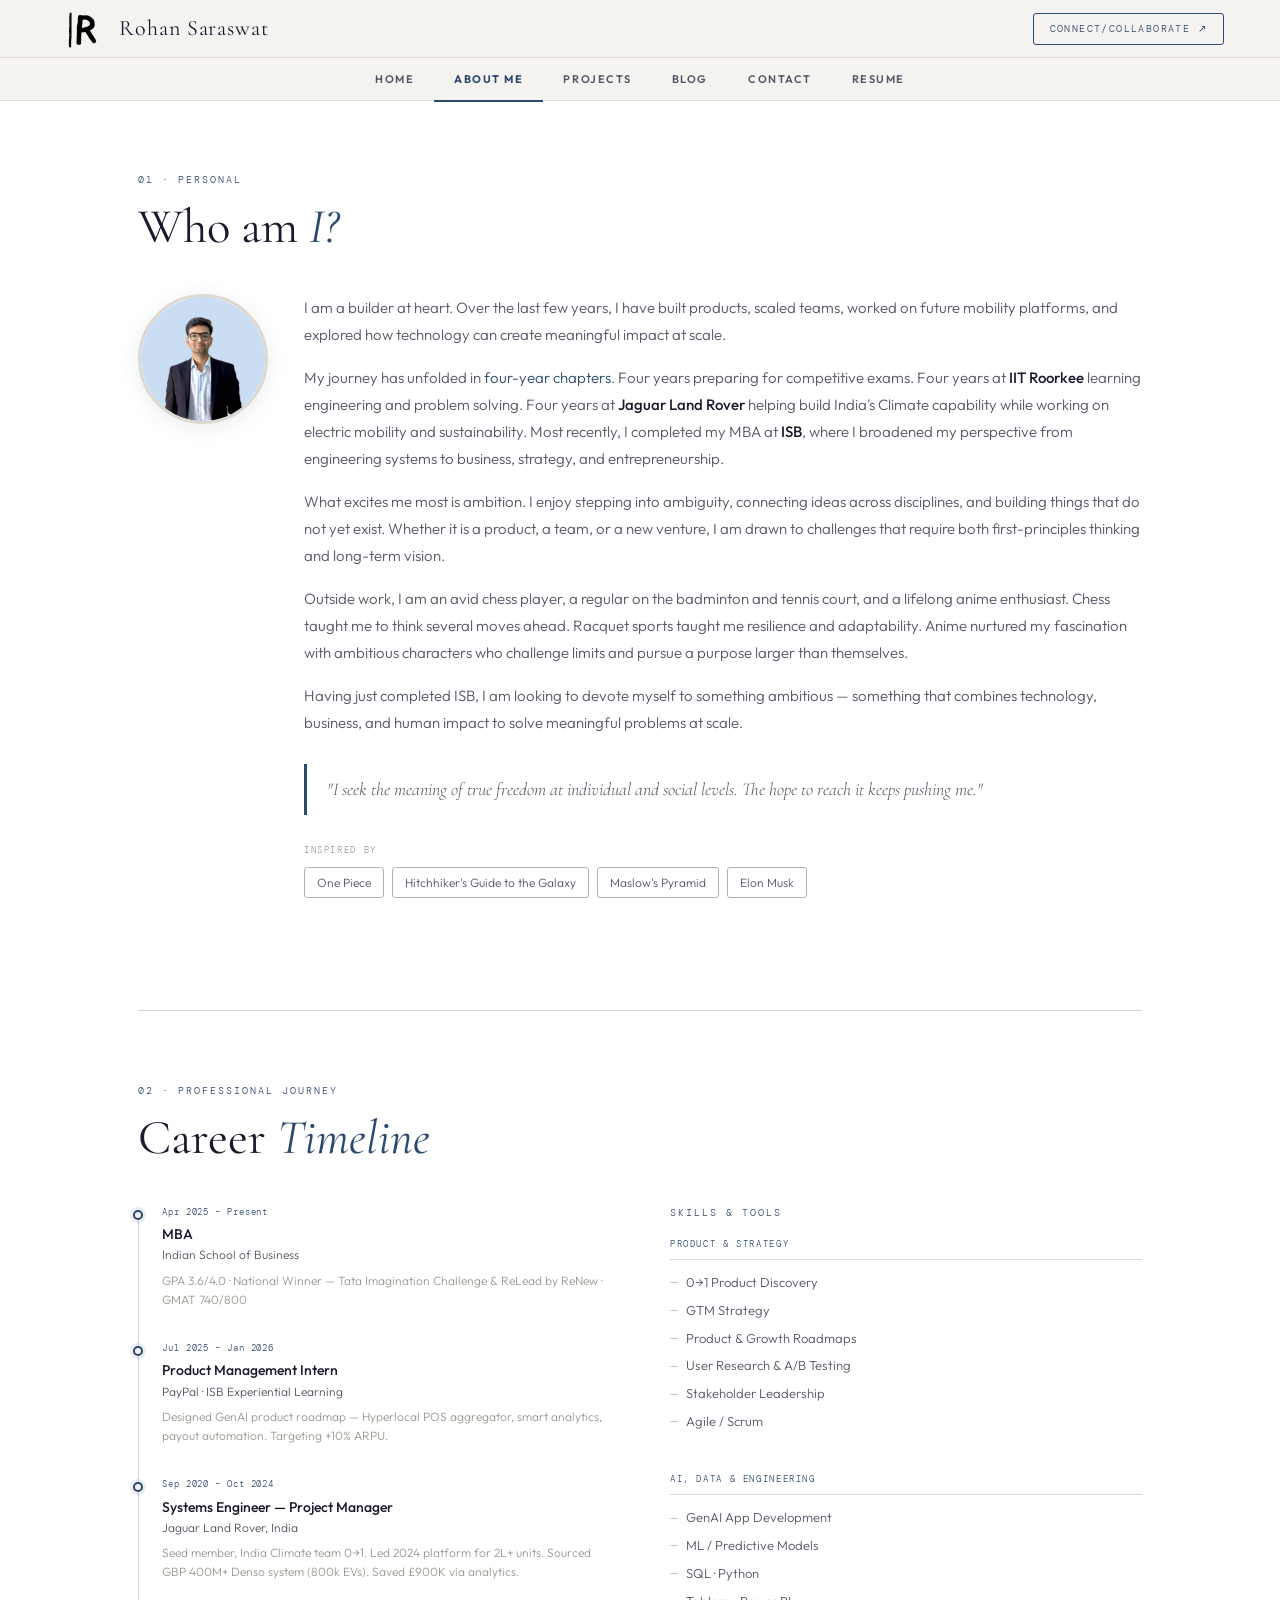
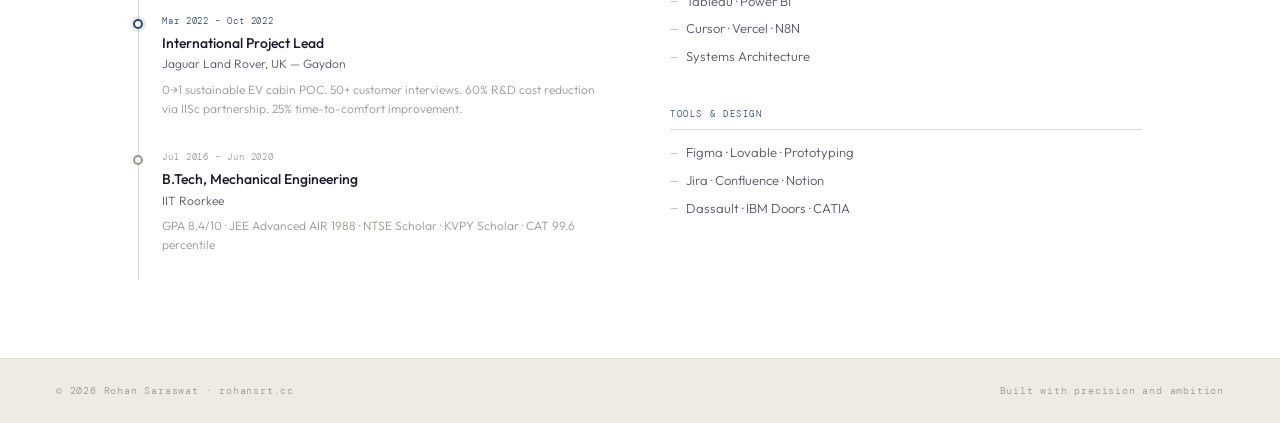
==== commit 2ac35a34: "about me updated" ====
--- a/about.html
+++ b/about.html
@@ -34,15 +34,16 @@
   <div class="wrap">
     <div class="section">
       <p class="eyebrow">01 · Personal</p>
-      <h2 class="section-title">Who I <em>am</em></h2>
+      <h2 class="section-title">Who am <em>I?</em></h2>
       <div class="about-hero">
         <div class="about-photo-circle"><img src="assets/images/about-photo.jpg" alt="Rohan Saraswat"/></div>
         <div class="flex-1">
           <div class="about-body">
-            <p>My name is Rohan — a customer-centric, systems-oriented operator who has built teams, shipped platforms, designed AI products, and built early-stage ventures from scratch.</p>
-            <p>My life runs in <em>4-year leaps</em>. Four years preparing for competitive exams. Four years at <strong>IIT Roorkee</strong> (GPA 8.4) building the engineering foundation. Four years at <strong>Jaguar Land Rover</strong> — as a seed member of India's Climate team, shipping the 2024 platform for 2L+ units across 100+ markets. Now at <strong>ISB</strong>, sharpening the business lens.</p>
-            <p>I bridge technology and business to build scalable solutions in ambiguity-heavy environments. That's what drives me — the messy, high-stakes problems where most operators pause.</p>
-            <p>Currently building <strong>ExperGo</strong> — an AI-led expertise platform linking retired professionals with emerging talent. National winner, Tata Imagination Challenge 2026 (Top 10 of 4 lakh+ teams).</p>
+            <p>I am a builder at heart. Over the last few years, I have built products, scaled teams, worked on future mobility platforms, and explored how technology can create meaningful impact at scale.</p>
+            <p>My journey has unfolded in <em>four-year chapters</em>. Four years preparing for competitive exams. Four years at <strong>IIT Roorkee</strong> learning engineering and problem solving. Four years at <strong>Jaguar Land Rover</strong> helping build India's Climate capability while working on electric mobility and sustainability. Most recently, I completed my MBA at <strong>ISB</strong>, where I broadened my perspective from engineering systems to business, strategy, and entrepreneurship.</p>
+            <p>What excites me most is ambition. I enjoy stepping into ambiguity, connecting ideas across disciplines, and building things that do not yet exist. Whether it is a product, a team, or a new venture, I am drawn to challenges that require both first-principles thinking and long-term vision.</p>
+            <p>Outside work, I am an avid chess player, a regular on the badminton and tennis court, and a lifelong anime enthusiast. Chess taught me to think several moves ahead. Racquet sports taught me resilience and adaptability. Anime nurtured my fascination with ambitious characters who challenge limits and pursue a purpose larger than themselves.</p>
+            <p>Having just completed ISB, I am looking to devote myself to something ambitious — something that combines technology, business, and human impact to solve meaningful problems at scale.</p>
           </div>
           <div class="about-quote">"I seek the meaning of true freedom at individual and social levels. The hope to reach it keeps pushing me."</div>
           <div class="mt-16">
--- a/css/styles.css
+++ b/css/styles.css
@@ -15,21 +15,21 @@
   --green:#2d6a4f;
   --amber:#7a4800;
 }
-body{background:var(--bg);color:var(--text);font-family:'Outfit',sans-serif;font-weight:300;line-height:1.6;min-height:100vh}
+body{background:#ffffff;color:var(--text);font-family:'Outfit',sans-serif;font-weight:300;line-height:1.6;min-height:100vh}
 a{color:inherit;text-decoration:none}
 
 /* ── Nav ────────────────────────────────────────────────────────────────── */
 nav{position:fixed;top:0;left:0;right:0;z-index:200;background:rgba(245,243,239,0.96);backdrop-filter:blur(12px);border-bottom:1px solid var(--border);display:flex;flex-direction:column}
 .nav-top{display:flex;align-items:center;justify-content:space-between;padding:0 56px;height:58px;border-bottom:1px solid var(--border)}
 .nav-logo{display:flex;align-items:center;gap:10px;cursor:pointer;text-decoration:none}
-.nav-logo img{height:32px;width:auto;filter:brightness(0)}
-.nav-logo-text{font-family:'Cormorant Garamond',serif;font-size:18px;font-weight:400;letter-spacing:.04em;color:var(--text)}
+.nav-logo img{height:38px;width:auto;filter:brightness(0)}
+.nav-logo-text{font-family:'Cormorant Garamond',serif;font-size:22px;font-weight:400;letter-spacing:.04em;color:var(--text)}
 .nav-cta{font-family:'DM Mono',monospace;font-size:10px;letter-spacing:.14em;text-transform:uppercase;padding:7px 16px;border:1px solid var(--navy);color:var(--navy);border-radius:3px;cursor:pointer;background:none;transition:background .2s,color .2s}
 .nav-cta:hover{background:var(--navy);color:#fff}
-.nav-tabs{display:flex;align-items:stretch;padding:0 56px;height:42px;gap:0}
-.nav-tab{display:flex;align-items:center;padding:0 20px;font-size:11px;letter-spacing:.14em;text-transform:uppercase;color:var(--muted);cursor:pointer;border:none;background:none;font-family:'Outfit',sans-serif;border-bottom:2px solid transparent;position:relative;top:2px;transition:color .2s,border-color .2s;white-space:nowrap}
+.nav-tabs{display:flex;align-items:stretch;justify-content:center;padding:0 56px;height:42px;gap:0}
+.nav-tab{display:flex;align-items:center;padding:0 20px;font-size:11px;letter-spacing:.14em;text-transform:uppercase;color:var(--muted);cursor:pointer;border:none;background:none;font-family:'Outfit',sans-serif;font-weight:600;border-bottom:2px solid transparent;position:relative;top:2px;transition:color .2s,border-color .2s;white-space:nowrap}
 .nav-tab:hover{color:var(--navy)}
-.nav-tab.active{color:var(--navy);border-bottom-color:var(--navy);font-weight:500}
+.nav-tab.active{color:var(--navy);border-bottom-color:var(--navy);font-weight:700}
 
 /* ── Pages ─────────────────────────────────────────────────────────────── */
 .page{display:none;min-height:100vh;padding-top:100px}
@@ -197,6 +197,36 @@
 /* ── Projects row ────────────────────────────────────────────────────────── */
 #page-projects .wrap{max-width:1100px}
 
+/* ── Project Category Tabs ── */
+.proj-tabs{
+  display:flex;
+  gap:0;
+  border-bottom:1px solid var(--border);
+  margin-bottom:0;
+}
+.proj-tab{
+  font-family:'Outfit',sans-serif;
+  font-size:11px;
+  letter-spacing:.14em;
+  text-transform:uppercase;
+  color:var(--muted);
+  background:none;
+  border:none;
+  border-bottom:2px solid transparent;
+  padding:0 28px 14px 0;
+  cursor:pointer;
+  position:relative;
+  bottom:-1px;
+  transition:color .2s,border-color .2s;
+  font-weight:300;
+}
+.proj-tab:hover{color:var(--navy)}
+.proj-tab.active{color:var(--navy);border-bottom-color:var(--navy);font-weight:500}
+
+/* ── Project Tab Panels ── */
+.proj-tab-panel{display:none}
+.proj-tab-panel.active{display:block}
+
 .proj-cards-row{
   display:grid;
   grid-template-columns:repeat(3,1fr);
@@ -235,6 +265,25 @@
   color:#0F2454;
   text-transform:uppercase;
 }
+
+/* Named placeholder (Gulliver, CampAIgn) */
+.eg-named-placeholder{
+  display:flex;
+  flex-direction:column;
+  align-items:center;
+  gap:10px;
+}
+.eg-np-name{
+  font-family:'Cormorant Garamond',serif;
+  font-size:clamp(22px,2.4vw,40px);
+  font-weight:400;
+  color:#0F2454;
+  letter-spacing:-0.01em;
+  opacity:0.55;
+  line-height:1;
+}
+.eg-named-placeholder .eg-placeholder-label{opacity:0.35}
+
 
 /* Row 1: title left, VIEW MVP right — same baseline */
 .eg-row1{
@@ -824,6 +873,31 @@
 .blog-footer{display:flex;justify-content:space-between;align-items:center}
 .blog-read{font-family:'DM Mono',monospace;font-size:9px;color:var(--dim);letter-spacing:.08em}
 .blog-status{font-family:'DM Mono',monospace;font-size:9px;letter-spacing:.1em;padding:3px 7px;border-radius:2px;background:rgba(82,82,91,.1);color:var(--dim)}
+.blog-card--live:hover{box-shadow:0 4px 24px rgba(44,74,110,.15);border-color:rgba(44,74,110,.25)}
+.blog-card--placeholder{border:2px dashed #b0bbcc;background:#f7f8fa;display:flex;align-items:center;justify-content:center;cursor:default;min-height:180px}
+.blog-card--placeholder:hover{box-shadow:none}
+.blog-ph-inner{display:flex;flex-direction:column;align-items:center;gap:8px;padding:16px}
+.blog-ph-name{font-family:'Cormorant Garamond',serif;font-size:18px;font-weight:400;color:#0F2454;opacity:.5;text-align:center;line-height:1.25}
+.blog-ph-label{font-family:'DM Mono',monospace;font-size:9px;letter-spacing:.18em;color:#0F2454;text-transform:uppercase;opacity:.3}
+.blog-card-thumb{width:calc(100% + 48px);margin:-24px -24px 16px;height:140px;object-fit:cover;border-radius:8px 8px 0 0}
+.blog-status-live{font-family:'DM Mono',monospace;font-size:11px;font-weight:500;letter-spacing:.1em;padding:4px 10px;border-radius:2px;background:rgba(44,74,110,.1);color:var(--navy)}
+
+/* ── BLOG OVERLAY ──────────────────────────────────────────────────────────── */
+.blg-overlay{position:fixed;top:0;left:0;right:0;bottom:0;background:rgba(0,0,0,.5);z-index:1000;display:none;align-items:flex-start;justify-content:center;padding:40px 24px;overflow-y:auto}
+.blg-overlay.open{display:flex}
+.blg-modal{background:var(--bg);border-radius:12px;width:100%;max-width:720px;padding:52px 56px 64px;position:relative;margin:auto}
+.blg-modal::-webkit-scrollbar{width:4px}
+.blg-modal::-webkit-scrollbar-thumb{background:rgba(15,36,84,.18);border-radius:2px}
+.blg-close-btn{position:absolute;top:20px;right:20px;width:32px;height:32px;border-radius:50%;border:1px solid var(--border2);background:none;cursor:pointer;font-size:14px;color:var(--muted);display:flex;align-items:center;justify-content:center;opacity:.6;transition:opacity .2s}
+.blg-close-btn:hover{opacity:1}
+.blg-header{margin-bottom:28px}
+.blg-header-meta{display:flex;align-items:center;gap:10px;margin-bottom:16px}
+.blg-read-time{font-family:'DM Mono',monospace;font-size:9px;color:var(--dim);letter-spacing:.08em}
+.blg-title{font-family:'Cormorant Garamond',serif;font-size:36px;font-weight:400;line-height:1.2;color:var(--text);margin-bottom:0}
+.blg-hero-img{width:100%;border-radius:6px;margin:28px 0 36px;object-fit:cover;max-height:340px}
+.blg-body{font-family:'Outfit',sans-serif;font-size:15px;color:var(--muted);line-height:1.85}
+.blg-body p{margin-bottom:22px}
+.blg-body p:last-child{margin-bottom:0}
 
 /* ── CONTACT ────────────────────────────────────────────────────────────────── */
 .contact-grid{display:grid;grid-template-columns:1fr 1fr;gap:64px;align-items:start}
@@ -878,6 +952,13 @@
   .contact-grid,.timeline-grid{grid-template-columns:1fr;gap:40px}
   .pinned-grid{grid-template-columns:1fr}
   footer{flex-direction:column;gap:6px;text-align:center;padding:20px}
+  .proj-cards-row{grid-template-columns:1fr}
+}
+@media(max-width:680px){
+  .proj-tab{font-size:10px;padding:0 20px 12px 0}
+  .blg-overlay{padding:0;align-items:flex-end}
+  .blg-modal{border-radius:12px 12px 0 0;padding:36px 24px 48px;max-height:90vh;overflow-y:auto}
+  .blg-title{font-size:26px}
 }
 
 /* ── Inline-style helper classes ───────────────────────────────────────────────────── */
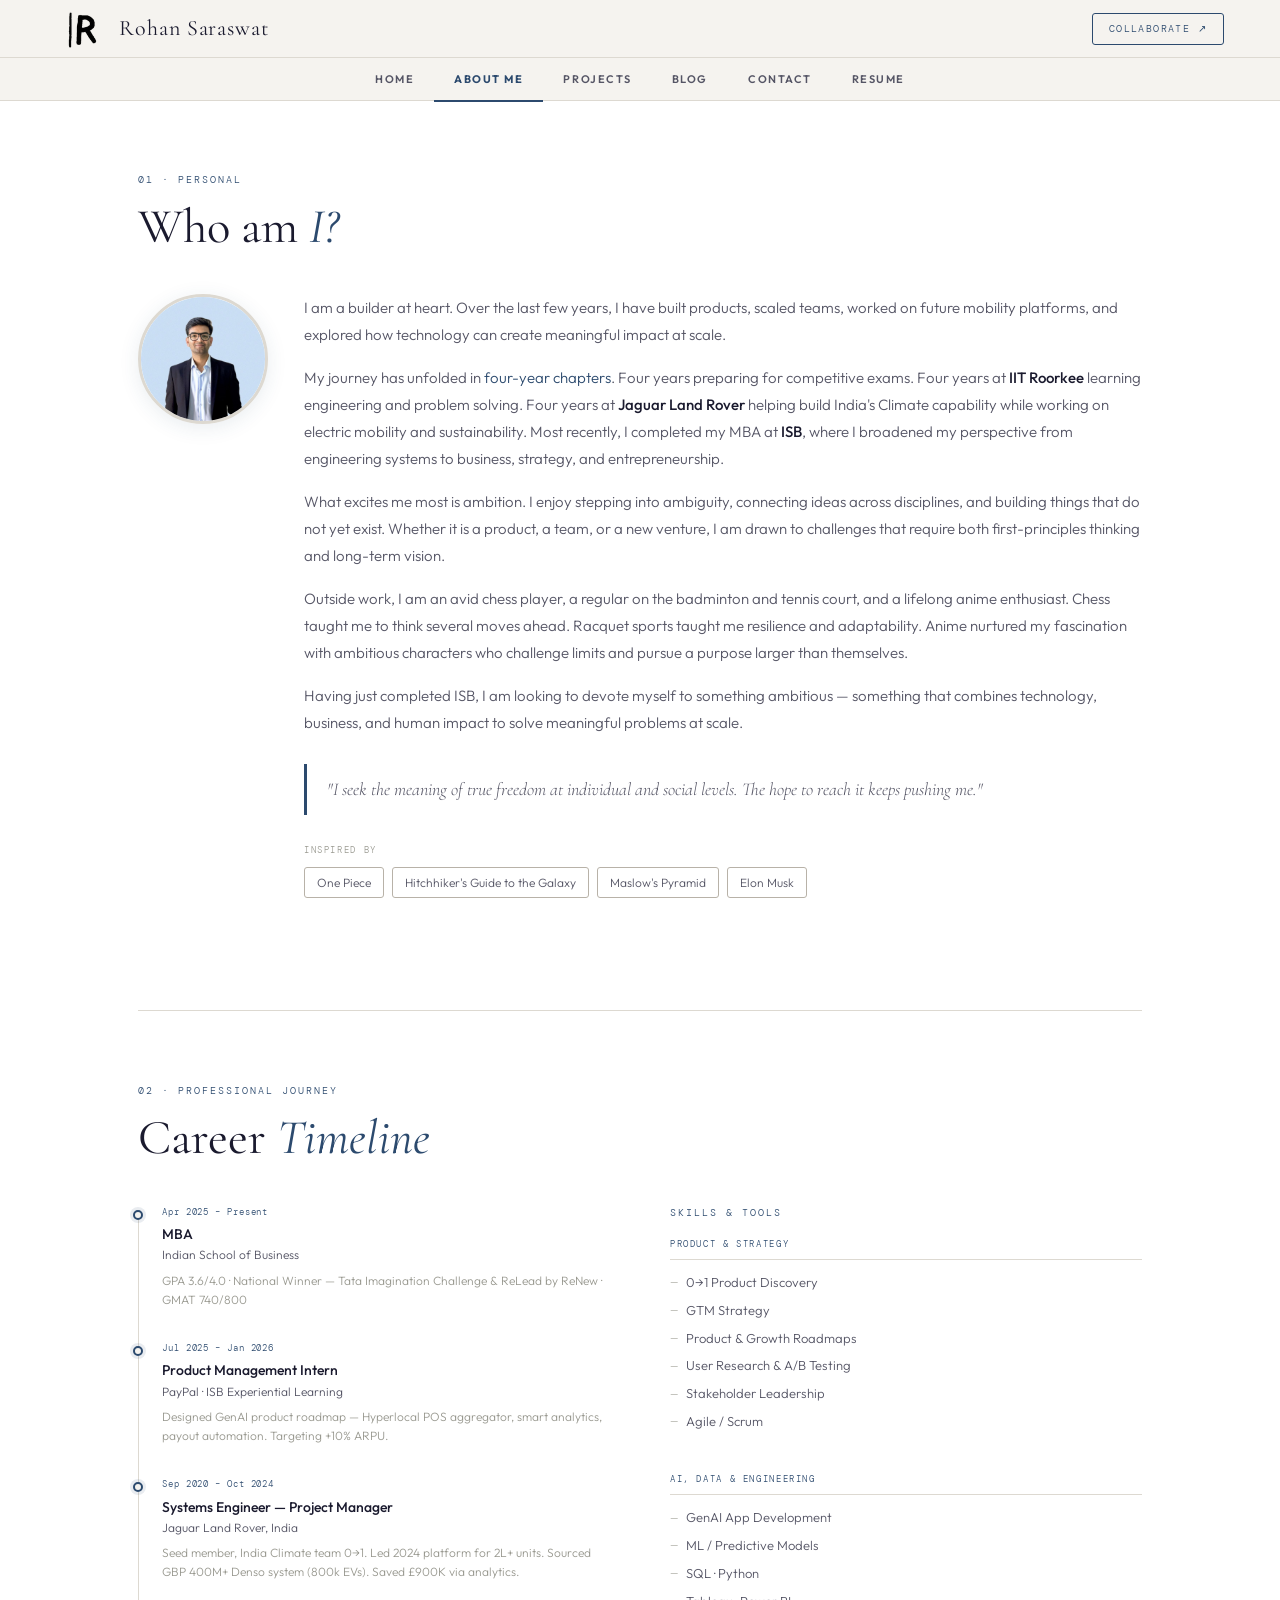
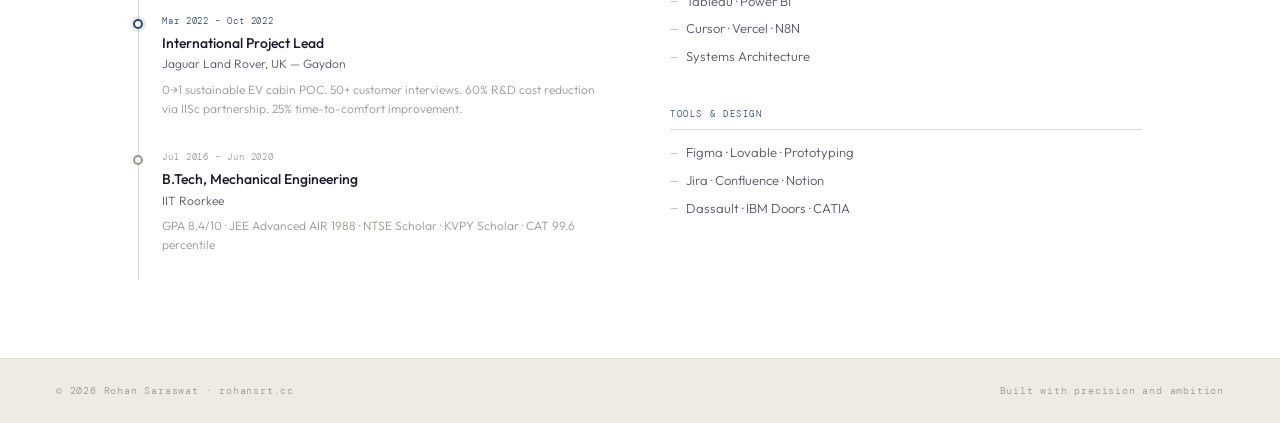
==== commit a4efca49: "Mobile screen edits" ====
--- a/about.html
+++ b/about.html
@@ -17,7 +17,7 @@
       <img src="assets/images/nav-logo.png" alt="IR"/>
       <span class="nav-logo-text">Rohan Saraswat</span>
     </a>
-    <a class="nav-cta" href="contact.html">Connect/Collaborate ↗</a>
+    <a class="nav-cta" href="contact.html">Collaborate ↗</a>
   </div>
   <div class="nav-tabs">
     <a class="nav-tab" data-page="home" href="index.html">Home</a>
--- a/css/styles.css
+++ b/css/styles.css
@@ -67,8 +67,9 @@
 .orgs-section{padding:44px 0;border-top:1px solid var(--border)}
 .orgs-label{font-family:'DM Mono',monospace;font-size:9px;letter-spacing:.2em;text-transform:uppercase;color:var(--dim);margin-bottom:24px;text-align:center}
 .orgs-row{display:flex;align-items:center;justify-content:center;flex-wrap:wrap}
-.org-pill{display:flex;flex-direction:column;align-items:center;padding:18px 36px;border-right:1px solid var(--border);gap:4px}
+.org-pill{display:flex;flex-direction:column;align-items:center;padding:18px 56px;border-right:1px solid var(--border);gap:4px}
 .org-pill:last-child{border-right:none}
+.org-icon{height:58px;width:auto;object-fit:contain}
 .org-name{font-family:'Cormorant Garamond',serif;font-size:18px;font-weight:500;color:var(--text)}
 .org-detail{font-size:11px;color:var(--muted);letter-spacing:.04em}
 .org-tenure{font-family:'DM Mono',monospace;font-size:9px;color:var(--navy);letter-spacing:.1em;font-weight:500}
@@ -296,12 +297,15 @@
 }
 .eg-title{
   font-family:'Cormorant Garamond',serif;
-  font-size:clamp(28px,3vw,48px);
+  font-size:clamp(19px,2.04vw,32.6px);
   font-weight:400;
   color:#0F2454;
   line-height:0.95;
   letter-spacing:-0.01em;
   min-width:0;
+}
+.eg-title--sm{
+  font-size:clamp(22px,2.4vw,38px);
 }
 .eg-mvp-btn{
   display:inline-flex;
@@ -466,6 +470,49 @@
 .eg-strip-details:hover .eg-strip-label{color:#FBFAF8;}
 .eg-strip-details:hover .eg-strip-plus{color:#FBFAF8;}
 .eg-strip-details:hover .eg-strip-icon-details{stroke:#FBFAF8;}
+
+/* ── Professional Card variant ───────────────────────────────────────────── */
+.eg-card--pro .eg-row1 {
+  align-items: flex-start;
+}
+.eg-card--pro[data-id="paypal-1"] {
+  padding-top: 11px;
+}
+.eg-card--pro[data-id="paypal-1"] .eg-title {
+  margin-top: 9px;
+}
+.eg-card--pro[data-id="paypal-1"] .eg-divider {
+  margin-top: 2px;
+}
+.eg-pro-hero {
+  width: 46%;
+  max-height: 96px;
+  object-fit: contain;
+  flex-shrink: 0;
+  margin-top: 2px;
+}
+.eg-pro-overview {
+  margin-top: 10px;
+  flex: 1;
+  min-height: 0;
+  display: flex;
+  flex-direction: column;
+  gap: 6px;
+  overflow: hidden;
+}
+.eg-pro-overview-text {
+  font-family: 'Outfit', sans-serif;
+  font-size: clamp(9px, 0.8vw, 11px);
+  font-weight: 300;
+  color: #0F2454;
+  line-height: 1.68;
+  flex: 1;
+  min-height: 0;
+  overflow: hidden;
+}
+.eg-pro-overview .eg-category {
+  flex-shrink: 0;
+}
 
 /* ── ExperGo Modal ───────────────────────────────────────────────────────── */
 .egm-overlay {
@@ -953,12 +1000,22 @@
   .pinned-grid{grid-template-columns:1fr}
   footer{flex-direction:column;gap:6px;text-align:center;padding:20px}
   .proj-cards-row{grid-template-columns:1fr}
+  .about-hero{flex-direction:column;align-items:center}
+  .about-photo-circle{margin-bottom:8px}
+  .about-hero .flex-1{width:100%}
 }
 @media(max-width:680px){
   .proj-tab{font-size:10px;padding:0 20px 12px 0}
   .blg-overlay{padding:0;align-items:flex-end}
   .blg-modal{border-radius:12px 12px 0 0;padding:36px 24px 48px;max-height:90vh;overflow-y:auto}
   .blg-title{font-size:26px}
+}
+@media(max-width:480px){
+  .nav-tab{padding:0 9px}
+  .hero{min-height:auto;padding-bottom:40px}
+  .hero-right{display:flex;order:-1;min-height:auto;height:auto;padding:32px 0 20px}
+  .hero-left{padding:0 0 8px}
+  .hero-photo{height:auto;width:70%;max-width:240px}
 }
 
 /* ── Inline-style helper classes ───────────────────────────────────────────────────── */
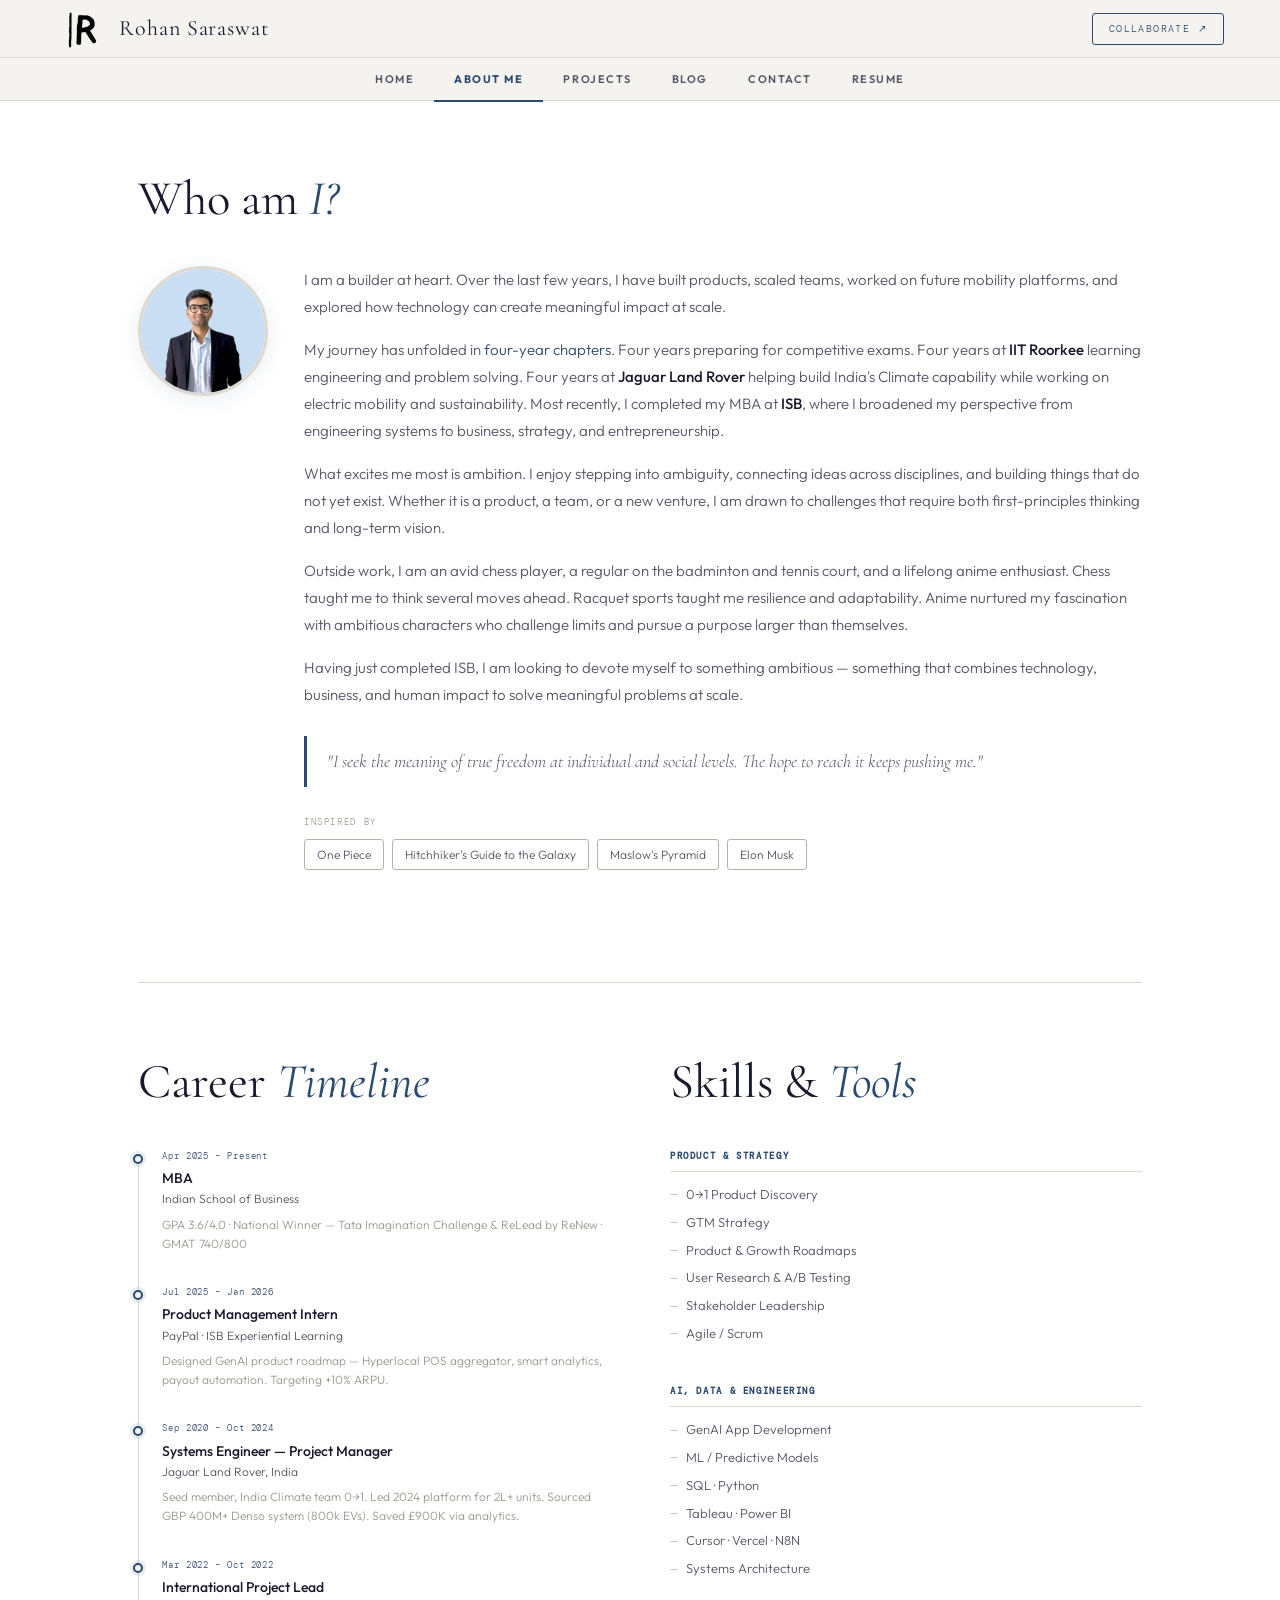
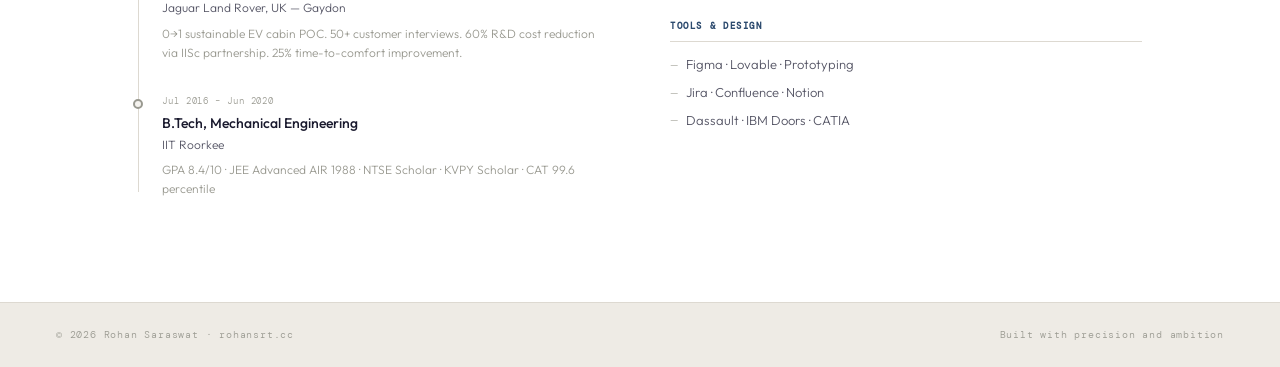
==== commit 3d334980: "visual updates to about me" ====
--- a/about.html
+++ b/about.html
@@ -33,7 +33,6 @@
 <div class="page active" id="page-about">
   <div class="wrap">
     <div class="section">
-      <p class="eyebrow">01 · Personal</p>
       <h2 class="section-title">Who am <em>I?</em></h2>
       <div class="about-hero">
         <div class="about-photo-circle"><img src="assets/images/about-photo.jpg" alt="Rohan Saraswat"/></div>
@@ -60,10 +59,10 @@
     </div>
 
     <div class="section">
-      <p class="eyebrow">02 · Professional Journey</p>
-      <h2 class="section-title">Career <em>Timeline</em></h2>
       <div class="timeline-grid">
-        <div class="tl-wrap">
+        <div>
+          <h2 class="section-title">Career <em>Timeline</em></h2>
+          <div class="tl-wrap">
           <div class="tl-item">
             <div class="tl-dot"></div>
             <div class="tl-date">Apr 2025 – Present</div>
@@ -99,9 +98,10 @@
             <div class="tl-org">IIT Roorkee</div>
             <div class="tl-impact">GPA 8.4/10 · JEE Advanced AIR 1988 · NTSE Scholar · KVPY Scholar · CAT 99.6 percentile</div>
           </div>
+          </div>
         </div>
         <div>
-          <div class="eyebrow eyebrow--spaced">Skills &amp; Tools</div>
+          <h2 class="section-title">Skills &amp; <em>Tools</em></h2>
           <div class="skills-cols">
             <div>
               <div class="skill-cluster-name">Product &amp; Strategy</div>
--- a/css/styles.css
+++ b/css/styles.css
@@ -40,6 +40,7 @@
 
 /* ── Typography ─────────────────────────────────────────────────────────── */
 .eyebrow{font-family:'DM Mono',monospace;font-size:10px;letter-spacing:.2em;text-transform:uppercase;color:var(--navy);margin-bottom:12px}
+.eyebrow--section-title{font-size:13px;font-weight:700;letter-spacing:.25em;text-align:center;margin-bottom:24px}
 .section-title{font-family:'Cormorant Garamond',serif;font-size:clamp(32px,3.8vw,50px);font-weight:400;line-height:1.1;margin-bottom:40px;color:var(--text)}
 .section-title em{font-style:italic;color:var(--navy)}
 
@@ -126,7 +127,7 @@
 .tl-role{font-size:14px;font-weight:500;color:var(--text)}
 .tl-org{font-size:12px;color:var(--muted);margin-bottom:6px}
 .tl-impact{font-size:12px;color:var(--dim);line-height:1.6}
-.skill-cluster-name{font-family:'DM Mono',monospace;font-size:9px;letter-spacing:.18em;text-transform:uppercase;color:var(--navy);margin-bottom:12px;padding-bottom:8px;border-bottom:1px solid var(--border)}
+.skill-cluster-name{font-family:'DM Mono',monospace;font-size:9px;font-weight:700;letter-spacing:.18em;text-transform:uppercase;color:var(--navy);margin-bottom:12px;padding-bottom:8px;border-bottom:1px solid var(--border)}
 .skill-list{display:flex;flex-direction:column;gap:7px}
 .skill-item{font-size:13px;color:var(--muted);display:flex;gap:8px;align-items:center}
 .skill-item::before{content:'—';color:var(--dim);font-size:10px;flex-shrink:0}
